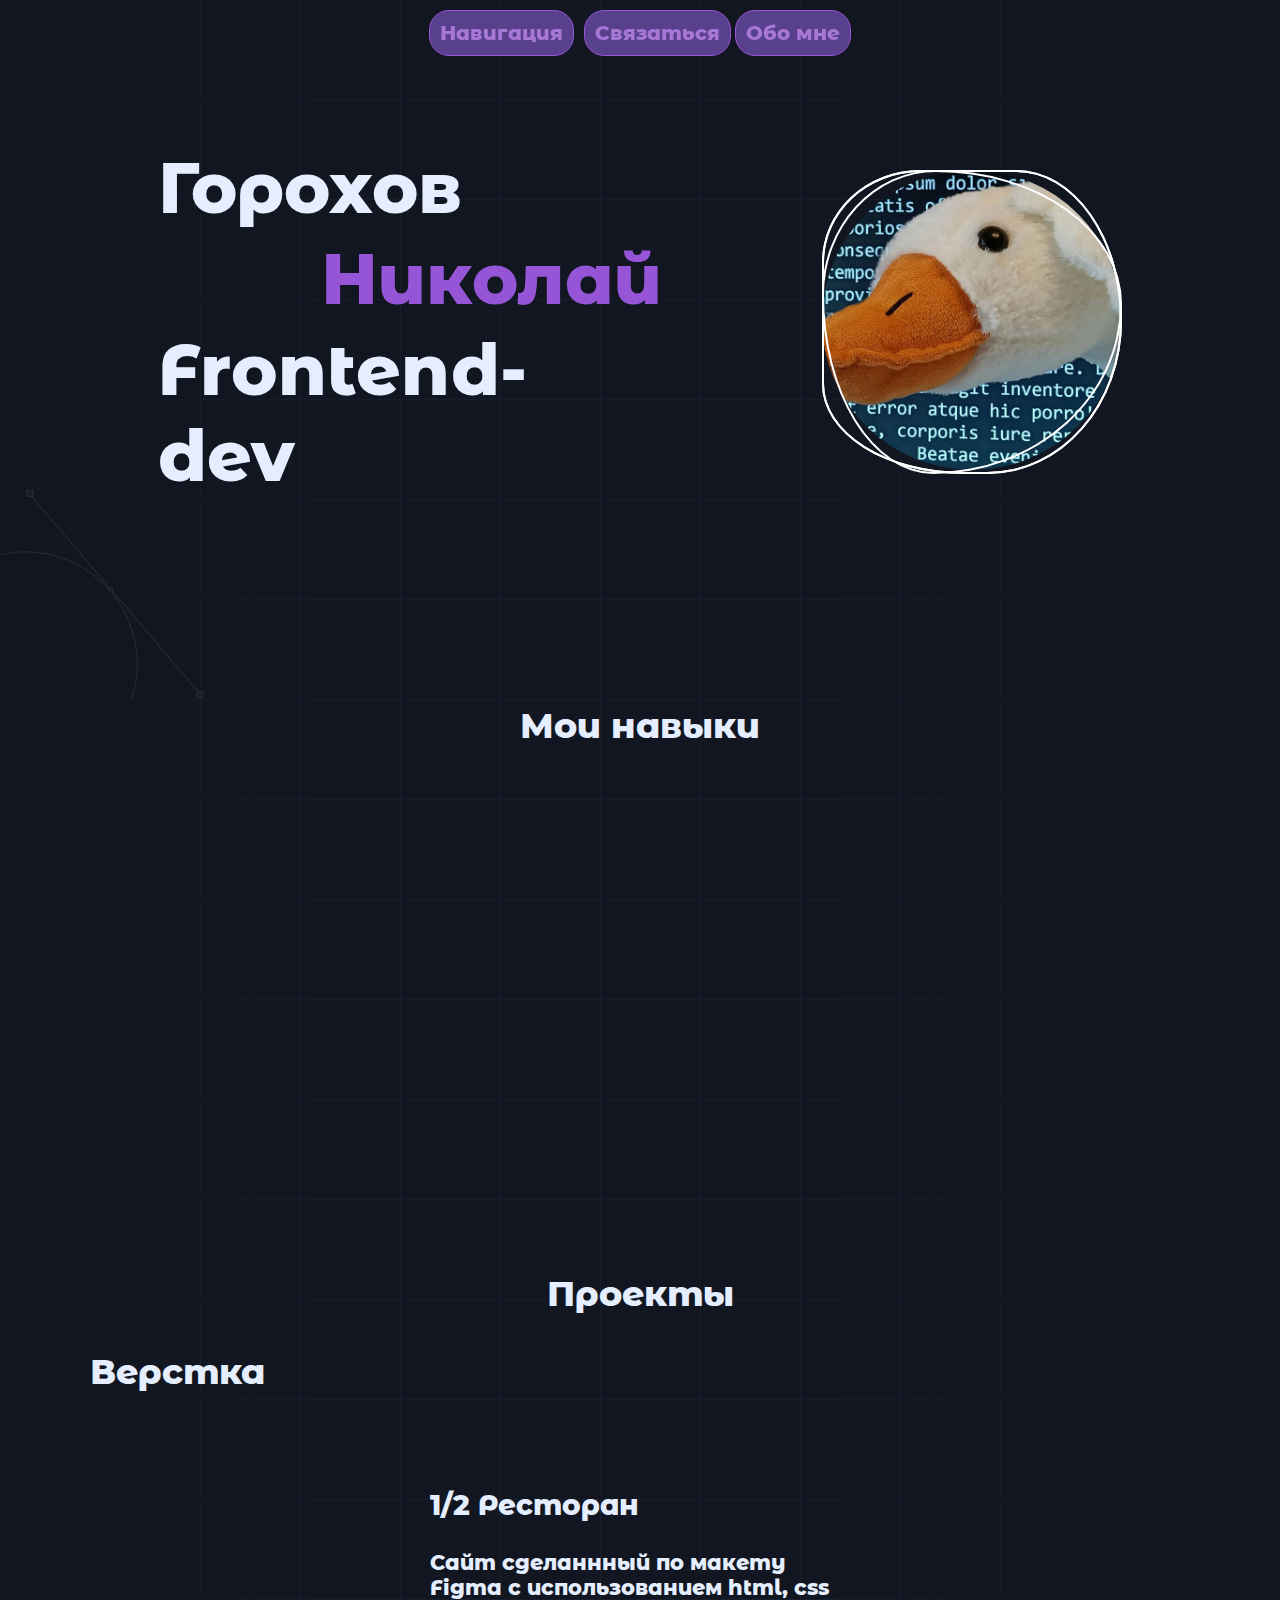
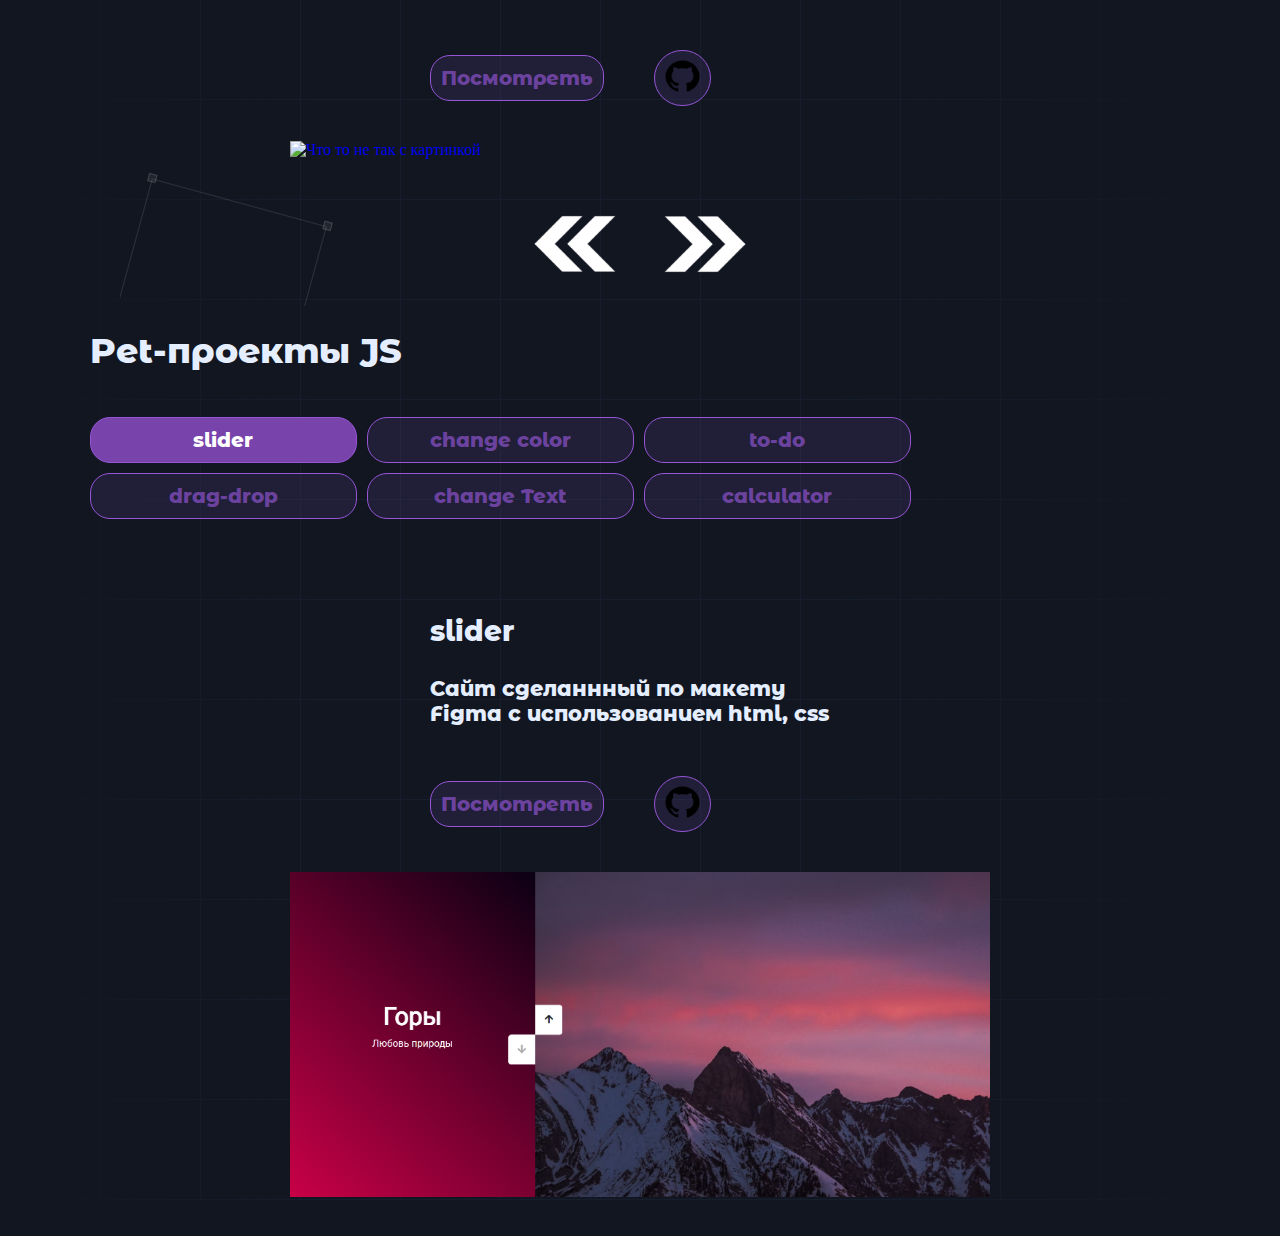
==== index.html @ e972742c "изменен" ====
<!DOCTYPE html>
<html lang="en">
<head>
  <meta charset="UTF-8">
  <meta name="viewport" content="width=device-width, initial-scale=1.0">
  <title>Document</title>
  <link rel="stylesheet" href="style.css">
  <link rel="stylesheet" href="https://cdnjs.cloudflare.com/ajax/libs/font-awesome/6.0.0-beta3/css/all.min.css">
  <link href="https://fonts.googleapis.com/css2?family=Montserrat+Alternates:wght@800&display=swap" rel="stylesheet">
  <link href="https://unpkg.com/aos@2.3.1/dist/aos.css" rel="stylesheet">
  <script src="https://unpkg.com/aos@2.3.1/dist/aos.js"></script>
</head>
<body>
  <header>
    <div class="container">
      
      <div class="header-btn">
        
        
        
        
        
        <input type="checkbox" id="menu" class="menu">
        <label for="menu" class="menu">
          <span></span>
          <span></span>
          <span></span>
        </label>
        
        <button id="dropdownButton" class="hd-btn" onclick="toggleDropdown()">Навигация</button>
        <div class="navigation">
          <div class="dropdown-menu">
            <a href="#stack-skills">Навыки</a>
            <a href="#layout">Верстка</a>
            <a href="#js">JS</a>
            <a href="#">Ссылка 4</a>
          </div>
        </div>
        



        <div class="contact-btn">
          <button class="hd-btn" id="contactButton"; >Связаться</button>
        
        
          <div id="contactModal" class="modal">
            <div class="modal-content">
              <span class="close">&times;</span>
              <h2>Связаться со мной</h2>
              
              <!-- Форма для ввода email -->
              <form action="/submit-your-email-address" method="post">
                <!-- <label for="email">Ваш Email:</label> -->
                <input class="email" type="email" id="email" name="email" required placeholder="Email">
                <button class="email email-btn" type="submit">Отправить</button>
              </form>
              <p>Или</p>
              <div class="social">
                
                <a class="social-btn" href="https://t.me/OxError404">
                  <img class="social-btn-img"src="img/social/tg.png" width="50" height="50" alt="">
                </a>
                <a class="social-btn" href="https://vk.com/0xerror404">
                  <img class="social-btn-img" src="img/social/vk.png" width="50" height="50" alt="">
                </a>
              </div>
  
  
            </div>
          </div>
  
          <button class="hd-btn" onclick="window.open('about.html');">Обо мне</button>
        
        
        </div>
        


        
      
      </div>
    
    </div>
  
  </header>


  <div class="masked-background"></div>
  <div class="container">

    <div class="info">
      
      <div class="title">
        <p class="title-1">Горохов</p>
        <p class="title-2">Николай</p>
        <p class="title-3">Frontend-dev</p>
      </div>

      <div class="ring">
        <i style="--clr:#00ff0a;"></i>
        <i style="--clr:#ff0057;"></i>
        <i style="--clr:#fffd44;"></i>
        <div class="ava">
          <a href="#"> 
            <img class='avatar'src="img/1.jpg" width="300" height="300">
          </a>
        </div>

      </div>
    </div>
    
    <div class="svg">
      <!-- <img src="img/svg/square.svg" alt=""> -->
      <img class="svg-left" src="img/svg/sircle.svg" alt="">
      <!-- <svg class="top-right" width="219" height="147" viewBox="0 0 219 147" fill="none" xmlns="http://www.w3.org/2000/svg">
        <rect opacity="0.18" x="10.4252" y="75.8326" width="7.50168" height="7.50168" transform="rotate(110.283 10.4252 75.8326)" fill="#686868" stroke="white" stroke-width="1.22683" />
        <rect opacity="0.18" x="180.869" y="138.825" width="7.50168" height="7.50168" transform="rotate(110.283 180.869 138.825)" fill="#686868" stroke="white" stroke-width="1.22683" />
        <rect x="69.4713" y="-91.84" width="180.485" height="180.485" transform="rotate(20.2832 69.4713 -91.84)" stroke="white" stroke-opacity="0.1" stroke-width="1.22683" />
      </svg>
  
      <svg class="geometric-shapes" width="550" height="110" viewBox="0 0 200 100" fill="none" xmlns="http://www.w3.org/2000/svg">
        <rect x="10" y="10" width="70" height="100" transform="rotate(45 10 10)" fill="none" stroke="#686868" stroke-opacity="0.3" stroke-width="1"/>
        <rect x="140" y="10" width="50" height="50" transform="rotate(45 140 10)" fill="none" stroke="#686868" stroke-opacity="0.3" stroke-width="1"/>
      </svg> -->

    </div>


    <div class="stack">
      <div class="stack-title">
        <p class="stack-title-1" id="stack-skills">Мои навыки</p>
      </div>

      <div class="stack-items">

        <div data-aos="zoom-in" class="stack-item st1">
          <img src="img/stack/html.png" width="40" height="60" alt="">
        </div>
        <div data-aos="zoom-in" data-aos-delay="150" class="stack-item st2">
          <img src="img/stack/css.png" width="40" height="60" alt="">
        </div>
        <div data-aos="zoom-in" data-aos-delay="250" class="stack-item st3">
          <img src="img/stack/sass.png" width="60" height="60" alt="">
        </div>
        <div data-aos="zoom-in" data-aos-delay="350" class="stack-item st4">
          <img src="img/stack/js.png" width="50" height="60" alt="">
        </div>
        <div data-aos="zoom-in" data-aos-delay="450" class="stack-item st5">
          <img src="img/stack/bt.png" width="60" height="60" alt="">
        </div>
        <div data-aos="zoom-in" data-aos-delay="550" class="stack-item st6">
          <img src="img/stack/gh.png" width="60" height="60" alt="">
        </div>

      </div>

    </div>


    <div class="projects">
      <div class="stack-title">
        <p class="stack-title-1">Проекты</p>
        <p class="stack-title-2" id="layout">Верстка</p>
      </div>



      <div class="carousel">
        <div class="carousel-inner">
          <div class="carousel-item active">
            <div class="project-1">
        
              <div class="cont-project-1">
                <div class="title-project">
                  <p class="stack-title-3">1/2 Ресторан</p>
                  <p class="stack-title-4">Сайт сделаннный по макету Figma c использованием html, css</p>
                
                  <div class="project-button">
                    <a href="https://github.com/Nikolay-Gorhov/restoran">
                      <div class="project-btn">Посмотреть</div>
                    </a>
                    <div class="project-btn-stack">
                      <a href="https://github.com/Nikolay-Gorhov/restoran">
                        <img src="img/stack/gh.png" width="55" height="50" alt="">
                      </a>
                    </div>
                  </div>
      
                </div>
                
      
                <div class="project-container">
                  <div class="project">
                    <a href="https://github.com/Nikolay-Gorhov/restoran">
                      <img src="img/rest.png" alt="Что то не так с картинкой">
                    </a>
                  </div>
                </div>
      
              </div>
              
              
            </div>
          </div>
          <div class="carousel-item">
            <div class="project-1">
        
              <div class="cont-project-1">
                <div class="title-project">
                  <p class="stack-title-3">2/2 Агенство</p>
                  <p class="stack-title-4">Сайт полностью на bootstrap</p>
                
                  <div class="project-button">
                    <a href="https://github.com/Nikolay-Gorhov/restoran">
                      <div class="project-btn">Посмотреть</div>
                    </a>
                    <div class="project-btn-stack">
                      <a href="https://github.com/Nikolay-Gorhov/restoran">
                        <img src="img/stack/gh.png" width="55" height="50" alt="">
                      </a>
                    </div>
                  </div>
      
                </div>
                
      
                <div class="project-container">
                  <div class="project">
                    <a href="https://github.com/Nikolay-Gorhov/restoran">
                      <img src="img/travel.png" alt="Что то не так с картинкой">
                    </a>
                  </div>
                </div>
      
              </div>
              
              
            </div>
          </div>
        </div>
        <div class="carousel-control-prev">

          <div class="svg">
            <img class="svg-right" src="img/svg/square.svg" alt="">
          </div>

          <img class="prev-1" src="img/prev1.png" height="100" width="100" alt="">
          <img  src="img/prev1.png" height="100" width="100" alt="">
        </div>
        <div class="carousel-control-next">
        </div>




        
      </div>


      
      <div class="stack-title-2" id="js">Pet-проекты JS</div>
      
      <div class="container-project-2">
        <div class="btn-js-projects">
          
          <div class="dabble-js">
            <a href="#slider-content">
              <div class="btn-js slider" onclick="showContent('slider-content', this)">slider</div>
            </a>
            <a href="#drag-drop-content">
              <div class="btn-js drag-drop" onclick="showContent('drag-drop-content', this)">drag-drop</div>
            </a>
         
          </div>
          
          <div class="dabble-js">
            <a href="#color-content">
              <div class="btn-js color" onclick="showContent('color-content', this)">change color</div>
            </a>
            <a href="#changeText-content">
              <div class="btn-js changeText" onclick="showContent('changeText-content', this)">change Text</div>
            </a>
            
          </div>
          
          <div class="dabble-js">
            <a href="#to-do-content">
              <div class="btn-js to-do" onclick="showContent('to-do-content', this)">to-do</div>
            </a>
            <a href="#calculator-content">
              <div class="btn-js calculator" onclick="showContent('calculator-content', this)">calculator</div>
            </a>
          </div>
  
        </div>
  
        <div id="slider-content" class="project-2">
          <div class="title-project">
            <p class="stack-title-3">slider</p>
            <p class="stack-title-4">Сайт сделаннный по макету Figma c использованием html, css</p>
          
            <div class="project-button">
              <a href="https://github.com/Nikolay-Gorhov/restoran">
                <div class="project-btn">Посмотреть</div>
              </a>
              <div class="project-btn-stack">
                <a href="https://github.com/Nikolay-Gorhov/restoran">
                  <img src="img/stack/gh.png" width="55" height="50" alt="">
                </a>
              </div>
            </div>

          </div>
          <div class="project-img-js">
            <a href="https://github.com/Nikolay-Gorhov/restoran">
              <img id="slider" class="project-2-img" src="img/js/slider.png" alt="Что то не так с картинкой">
            </a>
          </div>

        </div>



        <div id="drag-drop-content" class="project-2">
          <div class="title-project">
            <p class="stack-title-3">drag-drop</p>
            <p class="stack-title-4">Сайт сделаннный по макету Figma c использованием html, css</p>
          
            <div class="project-button">
              <a href="https://github.com/Nikolay-Gorhov/restoran">
                <div class="project-btn">Посмотреть</div>
              </a>
              <div class="project-btn-stack">
                <a href="https://github.com/Nikolay-Gorhov/restoran">
                  <img src="img/stack/gh.png" width="55" height="50" alt="">
                </a>
              </div>
            </div>

          </div>
          <div class="project-img-js">
            <a href="https://github.com/Nikolay-Gorhov/restoran">
              <img class="project-2-img" src="img/js/drag-drop.png" alt="Что то не так с картинкой">
            </a>
          </div>

        </div>


        <div id="color-content" class="project-2" style="display:none;">
          <div class="title-project">
            <p class="stack-title-3">change color</p>
            <p class="stack-title-4">Сайт сделаннный по макету Figma c использованием html, css</p>
          
            <div class="project-button">
              <a href="https://github.com/Nikolay-Gorhov/restoran">
                <div class="project-btn">Посмотреть</div>
              </a>
              <div class="project-btn-stack">
                <a href="https://github.com/Nikolay-Gorhov/restoran">
                  <img src="img/stack/gh.png" width="55" height="50" alt="">
                </a>
              </div>
            </div>

          </div>
          <div class="project-img-js">
            <a href="https://github.com/Nikolay-Gorhov/restoran">
              <img class="project-2-img" src="img/js/color.png" alt="Что то не так с картинкой">
            </a>
          </div>

        </div>
        

        <div id="changeText-content" class="project-2">
          <div class="title-project">
            <p class="stack-title-3">change Text</p>
            <p class="stack-title-4">Сайт сделаннный по макету Figma c использованием html, css</p>
          
            <div class="project-button">
              <a href="https://github.com/Nikolay-Gorhov/restoran">
                <div class="project-btn">Посмотреть</div>
              </a>
              <div class="project-btn-stack">
                <a href="https://github.com/Nikolay-Gorhov/restoran">
                  <img src="img/stack/gh.png" width="55" height="50" alt="">
                </a>
              </div>
            </div>

          </div>
          <div class="project-img-js">
            <a href="https://github.com/Nikolay-Gorhov/restoran">
              <img class="project-2-img" src="img/js/change-text.png" alt="Что то не так с картинкой">
            </a>
          </div>

        </div>

        
        <!--  -->
        
        <div id="to-do-content" class="project-2">
          <div class="title-project">
            <p class="stack-title-3">to-do</p>
            <p class="stack-title-4">Сайт сделаннный по макету Figma c использованием html, css</p>
          
            <div class="project-button">
              <a href="https://github.com/Nikolay-Gorhov/restoran">
                <div class="project-btn">Посмотреть</div>
              </a>
              <div class="project-btn-stack">
                <a href="https://github.com/Nikolay-Gorhov/restoran">
                  <img src="img/stack/gh.png" width="55" height="50" alt="">
                </a>
              </div>
            </div>

          </div>
          <div class="project-img-js">
            <a href="https://github.com/Nikolay-Gorhov/restoran">
              <img class="project-2-img" src="img/js/to-do.png" alt="Что то не так с картинкой">
            </a>
          </div>

        </div>
        <div id="calculator-content" class="project-2">
          <div class="title-project">
            <p class="stack-title-3">calculator</p>
            <p class="stack-title-4">Сайт сделаннный по макету Figma c использованием html, css</p>
          
            <div class="project-button">
              <a href="https://github.com/Nikolay-Gorhov/restoran">
                <div class="project-btn">Посмотреть</div>
              </a>
              <div class="project-btn-stack">
                <a href="https://github.com/Nikolay-Gorhov/restoran">
                  <img src="img/stack/gh.png" width="55" height="50" alt="">
                </a>
              </div>
            </div>

          </div>
          <div class="project-img-js">
            <a href="https://github.com/Nikolay-Gorhov/restoran">
              <img class="project-2-img" src="img/js/calcul.png" alt="Что то не так с картинкой">
            </a>
          </div>

        </div>



      </div>


      
    </div>

    
  </div>





  <script src="app.js"></script>
  <script>
    AOS.init();
  </script>
</body>
</html>
---- style.css ----
body {
  height: 100%;
  margin: 0;
  padding: 0;
  background-color: #111621;

}
html {
  scroll-behavior: smooth;
}

.container {

  margin-left: 7%;
  margin-right: 7%;
}
a{
  text-decoration: none;
}

.header-btn{
  display: flex;
  position: fixed;
  /* flex-wrap: wrap; */
  gap: 10px;
  z-index: 100;
  
  justify-content: center;
  align-items: flex-start;
  left: 0;   
  right: 0;  
  margin: auto; 


  
}

.hd-btn{
  font-family: 'Montserrat Alternates', sans-serif;
  font-size: 20px;
  color: #a677d4;
  font-weight: 800;
  margin-top: 10px;
  background-color: #65479edc;
  border: 1px solid #9655d6;
  border-radius: 20px;
  padding: 10px;
  cursor: pointer;
  position: relative;
}





.hd-btn {
  position: relative;
  display: inline-block;
}

.navigation {
  position: absolute; /* Позиционируем .navigation абсолютно относительно последнего родителя с position: relative, т.е. .hd-btn */
  width: 100%; /* Чтобы .navigation занимала всю ширину кнопки */
  top: 100%; /* Позиционируем непосредственно под кнопкой */
  left: 57.5%; /* Выравниваем по левому краю кнопки */
  z-index: 100000; /* Убедимся, что меню будет поверх других элементов */
}

.navigation .dropdown-menu {
  display: none;
}





/* .hd-btn:nth-child(7){
  box-shadow: 0px -20px 90px 0px #00ff084d;
}
.hd-btn:nth-child(5){
  box-shadow: 0px -20px 90px 0px #ff00556c;
}
.hd-btn:nth-child(3),   /*кнопка "Главная" 
.hd-btn:nth-child(4){   /*кнопка "Обо мне" 
  box-shadow: 0px -20px 90px 0px #fffb0065;
} */


.hd-btn:hover{
  background-color: #9555d66e;
  color: #b99bf0;
  transition: 0.3s;
}






/* выпадающее меню */

/* Стилизация кнопки и выпадающего меню */



/* .navigation {
  position: relative;
  display: inline-block;
}
.navigation:hover .dropdown-menu {
  display: block;
} */

.nav-button {
  padding: 10px;
  font-size: 16px;
  border: none;
  cursor: pointer;
}

.dropdown-menu {
  display: none; 
  position: absolute;

  background-color: #563a8cb7;
  min-width: 160px;
  box-shadow: 0px 8px 16px 0px rgba(0,0,0,0.2);
  z-index: 1;
  border-radius: 30px;
}

.dropdown-menu a {
  color: #dbb7ff;
  font-family: 'Montserrat Alternates', sans-serif;
  font-size: 13px;
  padding: 12px 16px;
  /* text-decoration: none; */
  display: block;
}

.dropdown-menu a:hover {
  background-color: #9555d6;
  color: #b99bf0;
  transition: 0.1s;
  border-radius: 30px;
}

/* Показать выпадающее меню при наведении */





/* модальное окно */
.modal {
  display: none; 
  position: fixed; 
  z-index: 10; 
  left: 0;
  top: 0;
  width: 100%; 
  height: 100%; 
  overflow: auto; 
  background-color: rgb(0,0,0); 
  background-color: rgba(0,0,0,0.4); 
}


.modal-content {
  background-color: #9555d6ec;
  color: #e5eeff;
  font-family: 'Montserrat Alternates', sans-serif;
  font-size: 24px;
  font-weight: 800;
  text-align: center;

  margin: 5% auto; /* 15% от верха и по центру */
  padding: 20px;
  border: 3px solid #543275;
  border-radius: 30px;
  width: 40%; 
  
}
.close {
  color: #ffffff;
  float: right;
  font-size: 48px;
  font-weight: bold;
}
.close:hover,
.close:focus {
  color: black;
  text-decoration: none;
  cursor: pointer;
}
.email{
  background-color: #9555d6;
  border: 3px solid #633b8b;
  border-radius: 20px;
  padding: 10px;
  cursor: pointer;
  font-family: 'Montserrat Alternates', sans-serif;
  font-size: 20px;
  color: #ffffff;
  font-weight: 800;
  margin-bottom: 10px;
}
.email-btn:hover{
  background-color: #633b8b;
  color: #9555d6;
  transition: 0.3s;
}
.email::placeholder { 
  color: #e5eeff; 
  font-style: italic; 
}
.social-btn{
  text-decoration: none;
}
.social-btn-img:hover{
  transform: scale(1.1);
  transition: 0.3s;
}







/*Полосы фона*/
.masked-background {
  width: 100%;
  position: absolute;
  top: 0;
  left: 0;
  background-image: 
    linear-gradient(0deg, #161e2e 1px, transparent 1px),
    linear-gradient(90deg, #161e2e 1px, transparent 1px);
  background-size: 100px 100px;
  mask-image: linear-gradient(to right, transparent 0%, rgba(0, 0, 0, 1) 25%, rgba(0, 0, 0, 1) 65%, transparent 100%);
  z-index: -100;
}



.title {
  margin-top: 140px;
  color: #E5EEFF;
  font-family: 'Montserrat Alternates', sans-serif;
  font-size: 70px;
  font-weight: 800;
  width: 504px;
}

.title p {
  margin-top: 5px; /* Уменьшаем верхний отступ */
  margin-bottom: 5px; /* Уменьшаем нижний отступ */
}
.title-2 {
  text-align: right;
  color: #9655d6;
}





.info {
  display: flex;
  justify-content: space-around;
  align-items: center;
  /* gap: 10px; */
  /* width: 200%; */
  flex-wrap: wrap;
  
}

.avatar {
  border-radius: 50%;

}



/* @import url("https://fonts.googleapis.com/css2?family=Quicksand:wght@300&display=swap"); */

.ring {
  margin-top: 140px;
  margin-left: 25px;
  position: relative;
  max-width: 400px;
  max-height: 400px;
  display: flex;
  justify-content: center;
  align-items: center;
}
.ring i {
  position: absolute;
  inset: 0;
  border: 2px solid #fff;
  transition: 0.5s;
}
.ring i:nth-child(1) {
  border-radius: 38% 62% 63% 37% / 41% 44% 56% 59%;
  animation: animate 6s linear infinite;
}
.ring i:nth-child(2) {
  border-radius: 41% 44% 56% 59%/38% 62% 63% 37%;
  animation: animate 4s linear infinite;
}
.ring i:nth-child(3) {
  border-radius: 41% 44% 56% 59%/38% 62% 63% 37%;
  animation: animate2 10s linear infinite;
}
.ring:hover i {
  border: 6px solid var(--clr);
  filter: drop-shadow(0 0 20px var(--clr));
}
@keyframes animate {
  0% {
    transform: rotate(0deg);
  }
  100% {
    transform: rotate(360deg);
  }
}
@keyframes animate2 {
  0% {
    transform: rotate(360deg);
  }
  100% {
    transform: rotate(0deg);
  }
}



.stack-title-1,
.stack-title-2{
  color: #E5EEFF;
  font-family: 'Montserrat Alternates', sans-serif;
  font-size: 35px;
  font-weight: 800;

}
.stack-title-1{
  margin-top: 200px;
  text-align: center;
}
.stack-items{
  display: flex;
  justify-content: space-around;
  align-items: center;
  flex-wrap: wrap;
}
.stack-item {
  position: relative; 
  background-color: #fff;
  border-radius: 100px;
  width: 60px;
  display: flex;
  justify-content: center;
  align-items: center;
  flex-direction: column;
  padding: 10px;
  z-index: 0;
  
}
.stack-item:hover{
  background-color: #663795;
  color: #a27beb;
  
  /* transition: 0.9s; */
  z-index: 0;
  box-shadow: 0 0 20px #77549b;
  scale: 1.1;
  
}
/* .stack-items{
  display: flex;
  justify-content: space-around;
  align-items: center;
  flex-wrap: wrap;
}

.stack-item {
  position: relative; 
  background-color: #fff;
  border-radius: 100px;
  width: 60px;
  display: flex;
  justify-content: center;
  align-items: center;
  flex-direction: column;
  padding: 10px;
  z-index: 0;
  
}
.stack-item:hover{
  background-color: #663795;
  color: #a27beb;
  
  transition: 0.2s;
  z-index: 0;
  box-shadow: 0 0 20px #77549b;

}

.stack-item.highlight-prev::after {
  background-color: #77549b; 
}

.stack-item.highlight-next::after {
  background-color: #77549b; 
}

.stack-item::after {
  content: "";
  position: absolute;
  top: 50%;
  left: 100%;
  width: 30vh; 
  height: 2px;
  background-color: #aaa9a94d;
  z-index: -1;
  transform-origin: left center; 
  transition: background-color 0.1s ease-in-out;
}

.stack-item:nth-child(1)::after,
.stack-item:nth-child(3)::after,
.stack-item:nth-child(5)::after {
  transform: rotate(41deg); 
}
.stack-item:nth-child(2)::after,
.stack-item:nth-child(4)::after {
  transform: rotate(-41deg); 
}

.stack-item:last-child::after {
  display: none;
} */

.title-item{
  color: #000000;
  font-family: 'Montserrat Alternates', sans-serif;
  font-size: 17.5px;
  font-weight: 800;
  /* margin-top: 200px; */
  margin-bottom: -1px;

}
.st1,
.st3,
.st5{
  margin-top: 0px;
}
.st2,
.st4,
.st6{
  margin-top: 210px;
}


/*------------------*/
.project-container {
  width: 700px; /* или другая ширина, которая вам нужна */
  overflow: hidden; /* Скрывает часть изображения, выходящую за границы контейнера */
}

.project {
  max-height: 320px; /* Ограничение высоты контейнера */
  overflow-y: auto; /* Включает вертикальный скролл */
  margin-top: 35px;
}

.project img {
  width: 100%; /* Ширина изображения равна ширине контейнера */
  display: block; /* Убирает лишние отступы вокруг изображения */
  cursor: pointer;
}

.cont-project-1{
  display: flex;
  justify-content: space-around;
  flex-wrap: wrap;
  
}


.stack-title-3,
.stack-title-4{
  color: #E5EEFF;
  font-family: 'Montserrat Alternates', sans-serif;
}

.stack-title-3{
  margin-top: 60px;
  font-size: 28px;
  font-weight: 800;
}
.stack-title-4{

  font-size: 21px;
  font-weight: 800;
  max-width: 420px;
}

.project-button{
  display: flex;
  justify-content: flex-start;
  align-items: center;
  margin-top: 50px;

}
/* .project-button a {
  text-decoration: none; 
} */
.project-btn{
  background-color: #65479e2d;
  border: 1px solid #9655d6;
  border-radius: 20px;
  padding: 10px;
  cursor: pointer;
  font-family: 'Montserrat Alternates', sans-serif;
  font-size: 20px;
  color: #9555d6a7;
  font-weight: 800;
  margin-right: 50px;

  
}
.project-btn-stack{
  border-radius: 100px;
  background-color: #65479e2d;
  border: 1px solid #9655d6;
  cursor: pointer;
  
}
.project-btn-stack:hover,
.project-btn:hover{
  background-color: #9555d66e;
  color: #a27beb;
  transition: 0.3s;
}








.carousel {
  width: 100%;
  overflow: hidden;
}

.carousel-inner {
  display: flex;
  width: 200%; /*    100*количество элементов    */
  transition: transform 0.5s ease;
  align-items: center;
}

.carousel-item {
  width: 50%; /* 100 / количество элементов */
  flex-shrink: 0;
  flex-grow: 1; /* Карусель занимает всё доступное пространство между кнопками */
  /* display: flex; */
  transition: transform 0.5s ease;
}

.carousel-control-prev, 
.carousel-control-next {
  flex-shrink: 0; /* Кнопки не сжимаются и не растягиваются */
  cursor: pointer;
  display: flex;
  justify-content: center;
  align-items: center;
  margin-top: 35px;
}

.prev-1 {
  margin-right: 30px;

  transform: rotate(180deg);

}





.svg{
  position: absolute;
}
.geometric-shapes,
.top-right {
  position: absolute;
  top: 0;  /* Или другое значение, в зависимости от того, где вы хотите разместить фигуры */
  right: 10;  /* Или другое значение */
  z-index: 10; /* Убедитесь, что фигуры находятся над другими элементами */
}

.svg{
  /* position: relative; */
  width: 20%;
  height: 30%;
  z-index: -1;
}
.svg-left{
  rotate: 10deg;
  left: -40%;
  position: absolute;
}
.svg-right{
  rotate: -185deg;
  left: -155%;
  top: 21%;
  position: absolute;
}



/*-------------------------*/
/*-------------------------*/
/*pet-js*/

.container-project-2{
  display: flex;
  /* justify-content: center; */
  /* align-items: center; */
  flex-wrap: wrap;
  margin-top: 35px;
  margin-bottom: 35px;
}
.btn-js-projects{
  width: 100%;
  display: flex;
  justify-content: flex-start;
  align-items: center;
  flex-wrap: wrap;
  /* gap: 10vh; */
  margin-bottom: 35px;
}

.btn-js{
  background-color: #65479e2d;
  border: 1px solid #9655d6;
  border-radius: 20px;
  padding: 10px;
  cursor: pointer;
  font-family: 'Montserrat Alternates', sans-serif;
  color: #9555d6a7;
  font-weight: 800;
  font-size: 20px;
  /* margin-right: 50px; */
  
  text-align: center;
  margin-top: 10px;
  width: 245px;
}
.btn-js:hover{
  background-color: #9555d66e;
  color: #a27beb;
  transition: 0.1s;
}
.btn-js.active {
  background-color: #7844ac; /* Измените цвет фона для активной кнопки */
  color: rgb(255, 255, 255); /* Измените цвет текста для активной кнопки */
}

.project-2{
  /* padding-left: 49px; */
  /* margin-left: 49px; */
  /* border-left: 1px solid #9655d6; */

  /* display: none; */
  display: flex;
  justify-content: center;
  align-items: center;
  flex-wrap: wrap;
}
.project-img-js{
  margin-top: 40px;
  /* margin-left: 49px;
  margin-top: 35px; */
  /* overflow-x: auto; */
  max-width: 700px;
  height: auto;
}
.project-2-img{
  width: 100%;
  height: 100%;
  
}

.dabble-js{
  margin-right: 10px;
}























/*Страница обо мне*/

.about-text{
  position: relative;
  
  color: #E5EEFF;
  font-family: 'Montserrat Alternates', sans-serif;
  font-size: 14px;
  font-weight: 800;
  margin-top: 100px;
}

.about-img{
  position: absolute;
  z-index: -10;
  top: -15%;
  right: -1%;
  /* opacity: 0.5; */
}


/*бургер*/
.menu{
  margin-top: 15px;
  position: relative;
  width: 65px;
  height: 50px;
  background-color: transparent;
  cursor: pointer;

  display: none;
}
input[type="checkbox"]{
  display: none;
}
.menu span{
  display: block;
  position: absolute;
  width: 100%;
  height: 4px;
  background-color: #fff;
  border-radius: 10px;

  /* top: 50%;
  left: 50%;
  transform: translate(-50%, -50%); */

  transition: 0.5s;
}
.menu span:nth-child(1){
  top: 0;
  transform-origin: left center;
}
.menu span:nth-child(2){
  top: 50%;
  transform: translateY(-50%);
  transform-origin: left center;
}
.menu span:nth-child(3){
  top: 100%;
  transform: translateY(-100%);
  transform-origin: left center;
}
input:checked ~ label 
span:nth-child(1){
  top: 0;
  left: 10px;
  transform: rotate(45deg);
}
input:checked ~ label 
span:nth-child(2){
  width: 0;
  opacity: 0;
}
input:checked ~ label 
span:nth-child(3){
  top: 47px;
  left: 10px;
  transform: rotate(-45deg);
}
@media (max-width: 1095px) {

  .contact-btn .hd-btn {
    width: 100%;
    padding: 20px;
    font-size: 30px;
    
  }



  .contact-btn{
    
    background-color: #3c3842;
    padding: 10px;
    border-radius: 40px;
    width: 80%;
    height: 50vh;
    right: 0;
    display: flex;
    display: none;
    flex-direction: column;
    justify-content: space-evenly;
    /* align-items: center; */
    /* align-items: flex-end; */
    /* display: none; */
  }
  .navigation {
    /* position: absolute; */
    top: 10%; /* Расположение непосредственно под кнопкой */
    left: 0;
    /* font-size: 30px; */
    /* width: 100; */
    /* z-index: 1001; Убедитесь, что z-index достаточно высок */
    
  }
  .menu{
    display: initial;
  }
  #menu:checked ~ .contact-btn{
    display: flex;
    

  }
  #menu:checked ~ #dropdownButton{
    display: none;
  } 
  .header-btn {
    display:flex;
    flex-direction: row-reverse;
  }
}





@media (max-width: 1095px) {
  .ring{
    margin: 25px;
  }





}
/*--------*/
@media (max-width: 440px) {
  .ring i:nth-child(1) {
    border-radius: 38% 62% 63% 37% / 41% 44% 56% 59%;
    animation: animate 6s linear infinite;
  }
  .ring i:nth-child(2) {
    border-radius: 41% 44% 56% 59%/38% 62% 63% 37%;
    animation: animate 4s linear infinite;
  }
  .ring i:nth-child(3) {
    border-radius: 41% 44% 56% 59%/38% 62% 63% 37%;
    animation: animate2 10s linear infinite;
  }
  .ring:hover i {
    border: 6px solid var(--clr);
    filter: drop-shadow(0 0 20px var(--clr));
  }
}


@media (max-width: 586px) {
  .title {
    margin-top: 80px;
  }


}
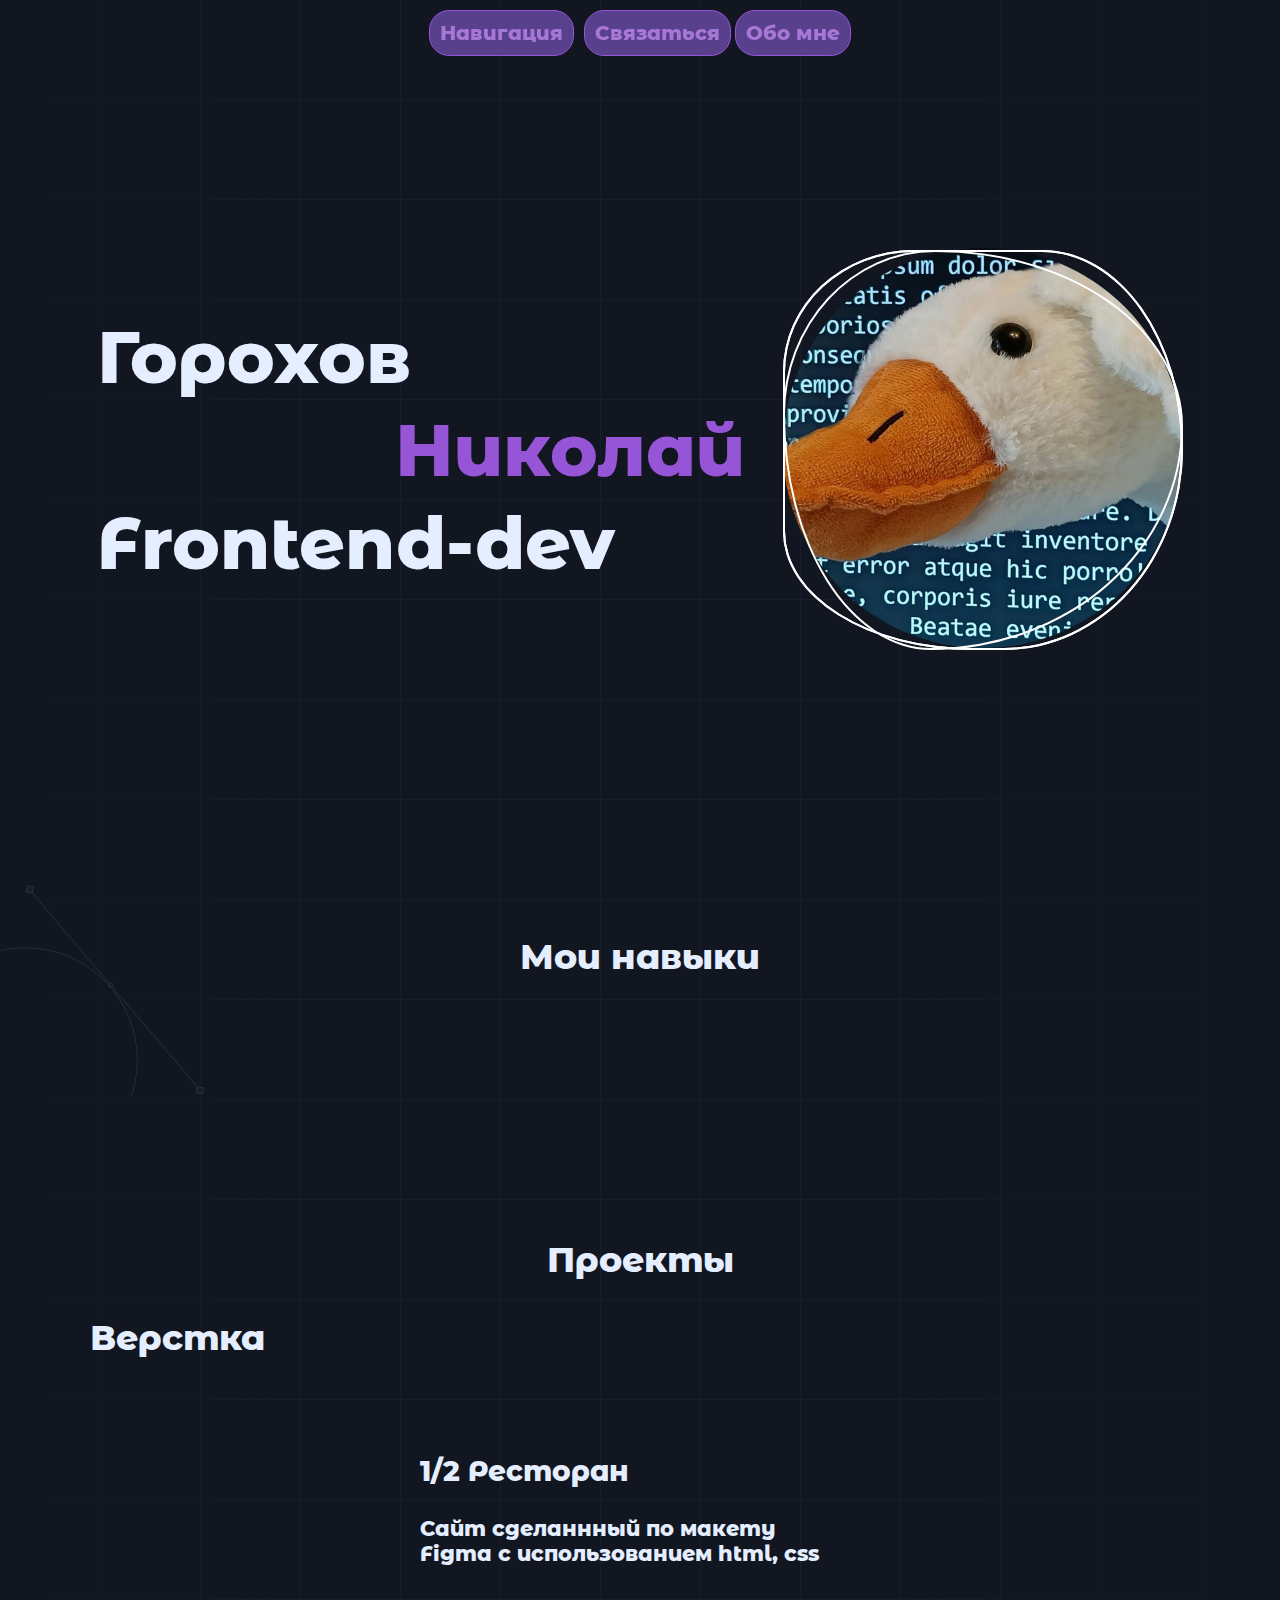
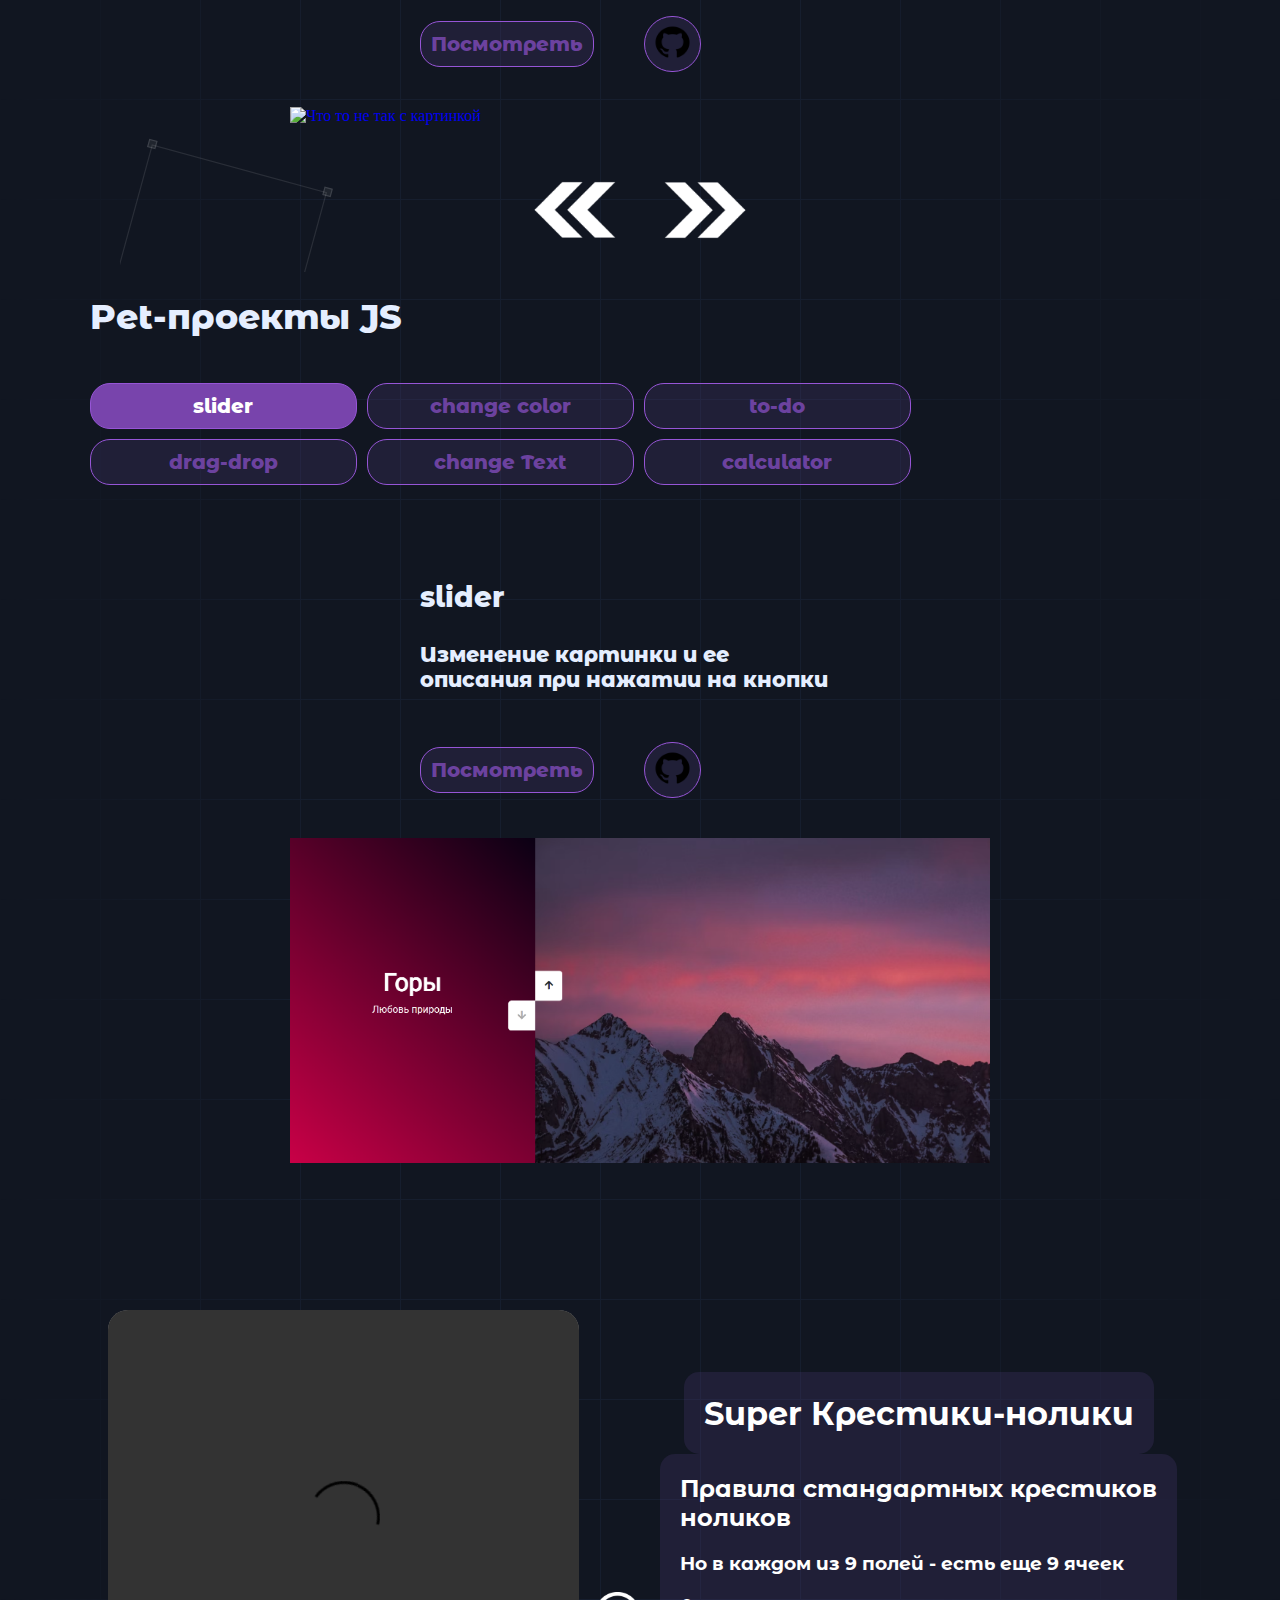
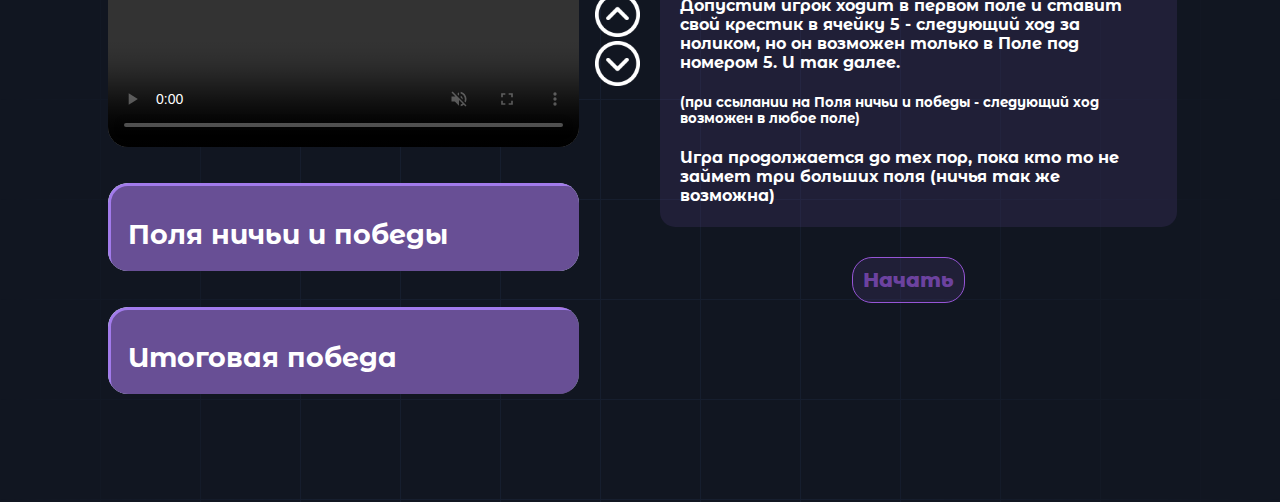
==== commit d5e2308a: "изменение3" ====
--- a/index.html
+++ b/index.html
@@ -3,7 +3,7 @@
 <head>
   <meta charset="UTF-8">
   <meta name="viewport" content="width=device-width, initial-scale=1.0">
-  <title>Document</title>
+  <title>Portfolio</title>
   <link rel="stylesheet" href="style.css">
   <link rel="stylesheet" href="https://cdnjs.cloudflare.com/ajax/libs/font-awesome/6.0.0-beta3/css/all.min.css">
   <link href="https://fonts.googleapis.com/css2?family=Montserrat+Alternates:wght@800&display=swap" rel="stylesheet">
@@ -42,40 +42,35 @@
 
         <div class="contact-btn">
           <button class="hd-btn" id="contactButton"; >Связаться</button>
-        
-        
-          <div id="contactModal" class="modal">
-            <div class="modal-content">
-              <span class="close">&times;</span>
-              <h2>Связаться со мной</h2>
-              
-              <!-- Форма для ввода email -->
-              <form action="/submit-your-email-address" method="post">
-                <!-- <label for="email">Ваш Email:</label> -->
-                <input class="email" type="email" id="email" name="email" required placeholder="Email">
-                <button class="email email-btn" type="submit">Отправить</button>
-              </form>
-              <p>Или</p>
-              <div class="social">
-                
-                <a class="social-btn" href="https://t.me/OxError404">
-                  <img class="social-btn-img"src="img/social/tg.png" width="50" height="50" alt="">
-                </a>
-                <a class="social-btn" href="https://vk.com/0xerror404">
-                  <img class="social-btn-img" src="img/social/vk.png" width="50" height="50" alt="">
-                </a>
-              </div>
-  
-  
-            </div>
-          </div>
   
           <button class="hd-btn" onclick="window.open('about.html');">Обо мне</button>
         
-        
-        </div>
-        
-
+        </div>
+        
+
+        <div id="contactModal" class="modal">
+          <div class="modal-content">
+            <span class="close">&times;</span>
+            <h2>Связаться со мной</h2>
+            
+            <!-- Форма для ввода email -->
+            <form action="/submit-your-email-address" method="post">
+              <!-- <label for="email">Ваш Email:</label> -->
+              <input class="email" type="email" id="email" name="email" required placeholder="Email">
+              <button class="email email-btn" type="submit">Отправить</button>
+            </form>
+            <p>Или</p>
+            <div class="social">
+              
+              <a class="social-btn" href="https://t.me/OxError404">
+                <img class="social-btn-img"src="img/social/tg.png" width="50" height="50" alt="">
+              </a>
+              <a class="social-btn" href="https://vk.com/0xerror404">
+                <img class="social-btn-img" src="img/social/vk.png" width="50" height="50" alt="">
+              </a>
+            </div>
+          </div>
+        </div>
 
         
       
@@ -103,7 +98,7 @@
         <i style="--clr:#fffd44;"></i>
         <div class="ava">
           <a href="#"> 
-            <img class='avatar'src="img/1.jpg" width="300" height="300">
+            <img class='avatar'src="img/1.jpg" >
           </a>
         </div>
 
@@ -113,16 +108,7 @@
     <div class="svg">
       <!-- <img src="img/svg/square.svg" alt=""> -->
       <img class="svg-left" src="img/svg/sircle.svg" alt="">
-      <!-- <svg class="top-right" width="219" height="147" viewBox="0 0 219 147" fill="none" xmlns="http://www.w3.org/2000/svg">
-        <rect opacity="0.18" x="10.4252" y="75.8326" width="7.50168" height="7.50168" transform="rotate(110.283 10.4252 75.8326)" fill="#686868" stroke="white" stroke-width="1.22683" />
-        <rect opacity="0.18" x="180.869" y="138.825" width="7.50168" height="7.50168" transform="rotate(110.283 180.869 138.825)" fill="#686868" stroke="white" stroke-width="1.22683" />
-        <rect x="69.4713" y="-91.84" width="180.485" height="180.485" transform="rotate(20.2832 69.4713 -91.84)" stroke="white" stroke-opacity="0.1" stroke-width="1.22683" />
-      </svg>
-  
-      <svg class="geometric-shapes" width="550" height="110" viewBox="0 0 200 100" fill="none" xmlns="http://www.w3.org/2000/svg">
-        <rect x="10" y="10" width="70" height="100" transform="rotate(45 10 10)" fill="none" stroke="#686868" stroke-opacity="0.3" stroke-width="1"/>
-        <rect x="140" y="10" width="50" height="50" transform="rotate(45 140 10)" fill="none" stroke="#686868" stroke-opacity="0.3" stroke-width="1"/>
-      </svg> -->
+
 
     </div>
 
@@ -298,7 +284,7 @@
         <div id="slider-content" class="project-2">
           <div class="title-project">
             <p class="stack-title-3">slider</p>
-            <p class="stack-title-4">Сайт сделаннный по макету Figma c использованием html, css</p>
+            <p class="stack-title-4">Изменение картинки и ее описания при нажатии на кнопки</p>
           
             <div class="project-button">
               <a href="https://github.com/Nikolay-Gorhov/restoran">
@@ -325,7 +311,7 @@
         <div id="drag-drop-content" class="project-2">
           <div class="title-project">
             <p class="stack-title-3">drag-drop</p>
-            <p class="stack-title-4">Сайт сделаннный по макету Figma c использованием html, css</p>
+            <p class="stack-title-4">Перетаскивание элементов из панели в панель</p>
           
             <div class="project-button">
               <a href="https://github.com/Nikolay-Gorhov/restoran">
@@ -351,7 +337,7 @@
         <div id="color-content" class="project-2" style="display:none;">
           <div class="title-project">
             <p class="stack-title-3">change color</p>
-            <p class="stack-title-4">Сайт сделаннный по макету Figma c использованием html, css</p>
+            <p class="stack-title-4">Подбор цветов с возмощносью закрепления понравившегося</p>
           
             <div class="project-button">
               <a href="https://github.com/Nikolay-Gorhov/restoran">
@@ -377,7 +363,7 @@
         <div id="changeText-content" class="project-2">
           <div class="title-project">
             <p class="stack-title-3">change Text</p>
-            <p class="stack-title-4">Сайт сделаннный по макету Figma c использованием html, css</p>
+            <p class="stack-title-4">Генерация словосочетаний</p>
           
             <div class="project-button">
               <a href="https://github.com/Nikolay-Gorhov/restoran">
@@ -405,7 +391,7 @@
         <div id="to-do-content" class="project-2">
           <div class="title-project">
             <p class="stack-title-3">to-do</p>
-            <p class="stack-title-4">Сайт сделаннный по макету Figma c использованием html, css</p>
+            <p class="stack-title-4">Задачник</p>
           
             <div class="project-button">
               <a href="https://github.com/Nikolay-Gorhov/restoran">
@@ -429,7 +415,7 @@
         <div id="calculator-content" class="project-2">
           <div class="title-project">
             <p class="stack-title-3">calculator</p>
-            <p class="stack-title-4">Сайт сделаннный по макету Figma c использованием html, css</p>
+            <p class="stack-title-4">Подсчет чисел</p>
           
             <div class="project-button">
               <a href="https://github.com/Nikolay-Gorhov/restoran">
@@ -460,7 +446,76 @@
     </div>
 
     
+    <div class = 'tic-tac'>
+      <div class="container-tic-tac">
+
+        <div class="tic-tac-navigation">
+
+
+          <div class="slider-tic-tac">
+      
+            <div class="slide active" style="position: relative;">
+              <video  controls loop muted playsinline class="background-video">
+                <source src="video1.mp4" type="video/mp4">
+                Your browser does not support the video tag.
+              </video>
+            </div>
+      
+            <div class="slide"style="background-image: url('photo1.png');">
+              <h3>Поля ничьи и победы</h3>
+            </div>
+            
+            <div class="slide"style="background-image: url('photo2.png');">
+              <div class="indicator"></div>
+              <h3>Итоговая победа</h3>
+            </div>
+            
+      
+            
+      
+          </div>
+          <div class="btn-controls">
+            <div> <img style='opacity: 1; height: 45px;' class="prev controls" src="left.png" alt="">  </div>
+            <div> <img style='opacity: 1; height: 45px;'  class="next controls" src="right.png" alt=""> </div>
+          </div>
+
+
+        </div>
+
+
+
+    
+        <div class="gamepreview">
+          
+          <div class="title-tic-tac">
+            <h1>Super Крестики-нолики</h1>
+          </div>
+          <div class="title-tic-tac">
+            <h2>Правила стандартных крестиков ноликов  </h2>
+            <h3> Но в каждом из 9 полей - есть еще 9 ячеек</h3>
+            <h4>Допустим игрок ходит в первом поле и ставит свой крестик в ячейку 5 - следующий ход за ноликом, но он возможен только в Поле под номером 5. И так далее. </h4>
+            <h5>(при ссылании на Поля ничьи и победы - следующий ход возможен в любое поле)</h5>
+            <h4>Игра продолжается до тех пор, пока кто то не займет три больших поля (ничья так же возможна) </h4>
+          </div>
+          <div class="gamepreview_window">
+    
+            <a href="https://nilian-nikolay.github.io/Super-tic-tac-toe/"> 
+              
+              <!-- <img class='tic-tac-img' src="tic-tac.png"> -->
+            </a>
+    
+            <div class="bottom-tic-tac">
+              <a class = 'start-tic-tac' href="https://nilian-nikolay.github.io/Super-tic-tac-toe/">Начать</a>
+              
+            </div>
+          </div>
+        </div>
+      </div>
+    </div>
   </div>
+
+
+    
 
 
 
--- a/style.css
+++ b/style.css
@@ -21,7 +21,7 @@
 .header-btn{
   display: flex;
   position: fixed;
-  /* flex-wrap: wrap; */
+  flex-wrap: wrap;
   gap: 10px;
   z-index: 100;
   
@@ -61,8 +61,8 @@
 .navigation {
   position: absolute; /* Позиционируем .navigation абсолютно относительно последнего родителя с position: relative, т.е. .hd-btn */
   width: 100%; /* Чтобы .navigation занимала всю ширину кнопки */
-  top: 100%; /* Позиционируем непосредственно под кнопкой */
-  left: 57.5%; /* Выравниваем по левому краю кнопки */
+  top: 118%; /* Позиционируем непосредственно под кнопкой */
+  left: 35.5%; /* Выравниваем по левому краю кнопки */
   z-index: 100000; /* Убедимся, что меню будет поверх других элементов */
 }
 
@@ -123,6 +123,7 @@
   position: absolute;
 
   background-color: #563a8cb7;
+  backdrop-filter: blur(6px);
   min-width: 160px;
   box-shadow: 0px 8px 16px 0px rgba(0,0,0,0.2);
   z-index: 1;
@@ -166,8 +167,10 @@
 }
 
 
+
 .modal-content {
-  background-color: #9555d6ec;
+  background-color: #9555d672;
+  backdrop-filter: blur(6px);
   color: #e5eeff;
   font-family: 'Montserrat Alternates', sans-serif;
   font-size: 24px;
@@ -245,12 +248,12 @@
 
 
 .title {
-  margin-top: 140px;
+  /* margin-top: 140px; */
   color: #E5EEFF;
   font-family: 'Montserrat Alternates', sans-serif;
-  font-size: 70px;
+  font-size: 8vh;
   font-weight: 800;
-  width: 504px;
+  width: 72vh;
 }
 
 .title p {
@@ -273,12 +276,13 @@
   /* gap: 10px; */
   /* width: 200%; */
   flex-wrap: wrap;
-  
+  height: 100vh;
 }
 
 .avatar {
   border-radius: 50%;
-
+  width: 400px;
+  height: 400px;
 }
 
 
@@ -286,7 +290,7 @@
 /* @import url("https://fonts.googleapis.com/css2?family=Quicksand:wght@300&display=swap"); */
 
 .ring {
-  margin-top: 140px;
+  /* margin-top: 140px; */
   margin-left: 25px;
   position: relative;
   max-width: 400px;
@@ -345,7 +349,7 @@
 
 }
 .stack-title-1{
-  margin-top: 200px;
+  /* margin-top: 200px; */
   text-align: center;
 }
 .stack-items{
@@ -353,6 +357,7 @@
   justify-content: space-around;
   align-items: center;
   flex-wrap: wrap;
+  margin-top: -100px;
 }
 .stack-item {
   position: relative; 
@@ -465,19 +470,19 @@
 
 /*------------------*/
 .project-container {
-  width: 700px; /* или другая ширина, которая вам нужна */
-  overflow: hidden; /* Скрывает часть изображения, выходящую за границы контейнера */
+  width: 700px; 
+  overflow: hidden; 
 }
 
 .project {
-  max-height: 320px; /* Ограничение высоты контейнера */
-  overflow-y: auto; /* Включает вертикальный скролл */
+  max-height: 320px; 
+  overflow-y: auto; 
   margin-top: 35px;
 }
 
 .project img {
-  width: 100%; /* Ширина изображения равна ширине контейнера */
-  display: block; /* Убирает лишние отступы вокруг изображения */
+  width: 100%; 
+  display: block; 
   cursor: pointer;
 }
 
@@ -487,7 +492,9 @@
   flex-wrap: wrap;
   
 }
-
+.title-project{
+  margin-right: 20px;
+}
 
 .stack-title-3,
 .stack-title-4{
@@ -703,8 +710,171 @@
 
 
 
-
-
+/*Крестик нолик*/
+
+/* * {  box-sizing: border-box;} */
+
+
+.tic-tac{
+  /* background-image: url(tic-tac-fon.jpg);  */
+  background-size: cover;
+  background-position: center;
+  background-repeat: no-repeat;
+  display: block;
+}
+.container-tic-tac{
+  width: 100%;
+  display: flex;
+  height: 100vh;
+  /* padding: 0 20px; */
+  flex-wrap: wrap;
+
+}
+.tic-tac-navigation{
+  display: flex;
+  justify-content: center;
+  align-items: center;
+  /* flex-wrap: wrap; */
+  width: 50%;
+}
+.slider-tic-tac{
+  display: flex;
+  flex-direction: column;
+  height: 80vh;
+  width: 100%;
+}
+
+.slide{
+  height: 80vh;
+  width: 100%;
+  margin: 2vh;
+  /* margin-left: 5vh; */
+  border-radius: 20px;
+  cursor: pointer;
+  color: white;
+  flex: 2;
+
+  background-size: cover;
+  background-position: center;/**/
+  background-repeat: no-repeat;
+  position: relative;
+  overflow: hidden;
+  transition: all 0.3s ease-in;
+  background-color: gray; 
+  
+}
+.slide h3{
+  padding-left: 20px;
+  position: absolute;
+  bottom: 20px;
+  margin: 0;
+  font-size: 3vh;
+  /* color: rgb(83, 75, 75); */
+  color: #ffffff;
+  /* -webkit-text-stroke: 0.7px rgb(255, 255, 255); */
+  /* font-style: italic; */
+  font-family: 'Montserrat Alternates', sans-serif;
+}
+.slide.active{  flex: 10; }
+
+.slide:not(.active)::before {
+  content: "";
+  position: absolute;
+  top: 0;
+  left: 0;
+  width: 100%;
+  height: 100%;
+  background-color: #684f95; /* Любой цвет для затемнения, например, полупрозрачный черный */
+  border-radius: 20px;
+  border: 3px solid #a27beb;
+}
+.slide.active h3{
+  opacity: 1;
+  transition: opacity 0.3s ease-in; /*анимация: что анимируем, время, способ анимации*/
+}
+.gamepreview_window{  display: flex;}
+.gamepreview{
+  margin-left: 20px;
+  /* margin-right: 10vh; */
+  display: flex;
+  flex-direction: column;
+  align-items: center;
+  justify-content: center;
+  flex-wrap: wrap;
+  width: 47%;
+}
+.start-tic-tac{
+  display: block;
+  margin: 30px;
+  /* text-align: center; */
+  /* text-decoration: none; */
+  /* padding: 10px; */
+  /* width: 150px; */
+  /* height: 50px; */
+  /* background-color: rgba(125, 183, 214, 0.506); */
+  /* border-radius: 15px; */
+  /* border: 2px solid rgb(255, 255, 255); */
+  /* color:white; */
+  /* font-size: 20px; */
+  /* cursor: pointer; */
+
+  background-color: #65479e2d;
+  border: 1px solid #9655d6;
+  border-radius: 20px;
+  padding: 10px;
+  cursor: pointer;
+  font-family: 'Montserrat Alternates', sans-serif;
+  font-size: 20px;
+  color: #9555d6a7;
+  font-weight: 800;
+  margin-right: 50px;
+}
+.start-tic-tac:hover{
+  background-color: #9555d66e;
+  color: #a27beb;
+  transition: 0.3s;
+}
+.tic-tac-img{
+  width: 230px;
+  height: 230px;
+  border-radius: 20px;
+  border: 2px solid rgb(93, 46, 46);
+  cursor: pointer;
+  box-shadow: 10px 8px 6px 0px rgba(0, 0, 0, 0.15);
+
+}
+.tic-tac-img:hover{
+  transform: scale(1.03);
+  transition: all 0.3s ease-in;
+}
+
+.title-tic-tac{
+  color:white;
+  font-family: 'Montserrat Alternates', sans-serif;
+  
+  background-color: #65479e2d;
+  padding: 0 20px;
+  border-radius: 15px;
+}
+
+.background-video {
+  position: absolute;
+  top: 0;
+  left: 0;
+  width: 100%;
+  height: 100%;
+  object-fit: cover;
+}
+
+.btn-controls{
+  cursor: pointer;
+  margin-left: 34px;
+  height: 120px;
+}
+.prev,
+.next{
+  transform: rotate(90deg);
+}
 
 
 
@@ -732,7 +902,7 @@
   font-family: 'Montserrat Alternates', sans-serif;
   font-size: 14px;
   font-weight: 800;
-  margin-top: 100px;
+  
 }
 
 .about-img{
@@ -747,6 +917,7 @@
 /*бургер*/
 .menu{
   margin-top: 15px;
+  margin-right: 10px;
   position: relative;
   width: 65px;
   height: 50px;
@@ -809,14 +980,14 @@
     width: 100%;
     padding: 20px;
     font-size: 30px;
-    
-  }
-
-
-
-  .contact-btn{
-    
-    background-color: #3c3842;
+
+  }
+
+
+
+  .contact-btn {
+    background-color: #3c3842d7;
+    backdrop-filter: blur(6px);
     padding: 10px;
     border-radius: 40px;
     width: 80%;
@@ -826,16 +997,14 @@
     display: none;
     flex-direction: column;
     justify-content: space-evenly;
-    /* align-items: center; */
-    /* align-items: flex-end; */
-    /* display: none; */
+
   }
   .navigation {
     /* position: absolute; */
-    top: 10%; /* Расположение непосредственно под кнопкой */
-    left: 0;
+    top: 110%; /* Расположение непосредственно под кнопкой */
+    left: 50%;
     /* font-size: 30px; */
-    /* width: 100; */
+    /* width: 300px; */
     /* z-index: 1001; Убедитесь, что z-index достаточно высок */
     
   }
@@ -853,23 +1022,48 @@
   .header-btn {
     display:flex;
     flex-direction: row-reverse;
-  }
-}
-
-
-
-
+    justify-content: flex-start;
+  }
+  .dropdown-menu{
+    min-width: 50%;
+    background-color: #553a8c9d;
+    
+  }
+  .dropdown-menu a {
+    color: #dbb7ff;
+    /* font-family: 'Montserrat Alternates', sans-serif; */
+    font-size: 20px;
+    padding: 22px 16px;
+    /* text-decoration: none; */
+    /* display: block; */
+  }
+}
+
+/* @media (max-width: 1009px) {
+  .ring{
+    margin-top: 140px;
+  }
+} */
 
 @media (max-width: 1095px) {
   .ring{
+    /* margin: 25px; */
+    margin-top: 140px;
+  }
+
+}
+@media (max-width: 1009px) {
+  .ring{
     margin: 25px;
   }
-
-
-
-
-
-}
+  .gamepreview,
+  .tic-tac-navigation{
+    margin-left: 0;
+    margin-right: 0;
+    width: 100%;
+  }
+}
+
 /*--------*/
 @media (max-width: 440px) {
   .ring i:nth-child(1) {
@@ -897,4 +1091,27 @@
   }
 
 
-}+}
+@media (max-width: 431px) {
+  .slider-tic-tac {
+    height: 56vh;
+  }
+  .slide h3 {
+    font-size: 2vh;
+  }
+  .ring{
+    max-width: 265px;
+    max-height: 265px;
+  }
+  .avatar {
+    width: 260px;
+    height: 260px;
+  }
+
+}
+@media (max-width: 800px) {
+  .modal-content {
+    width: 80%;
+  }
+}
+
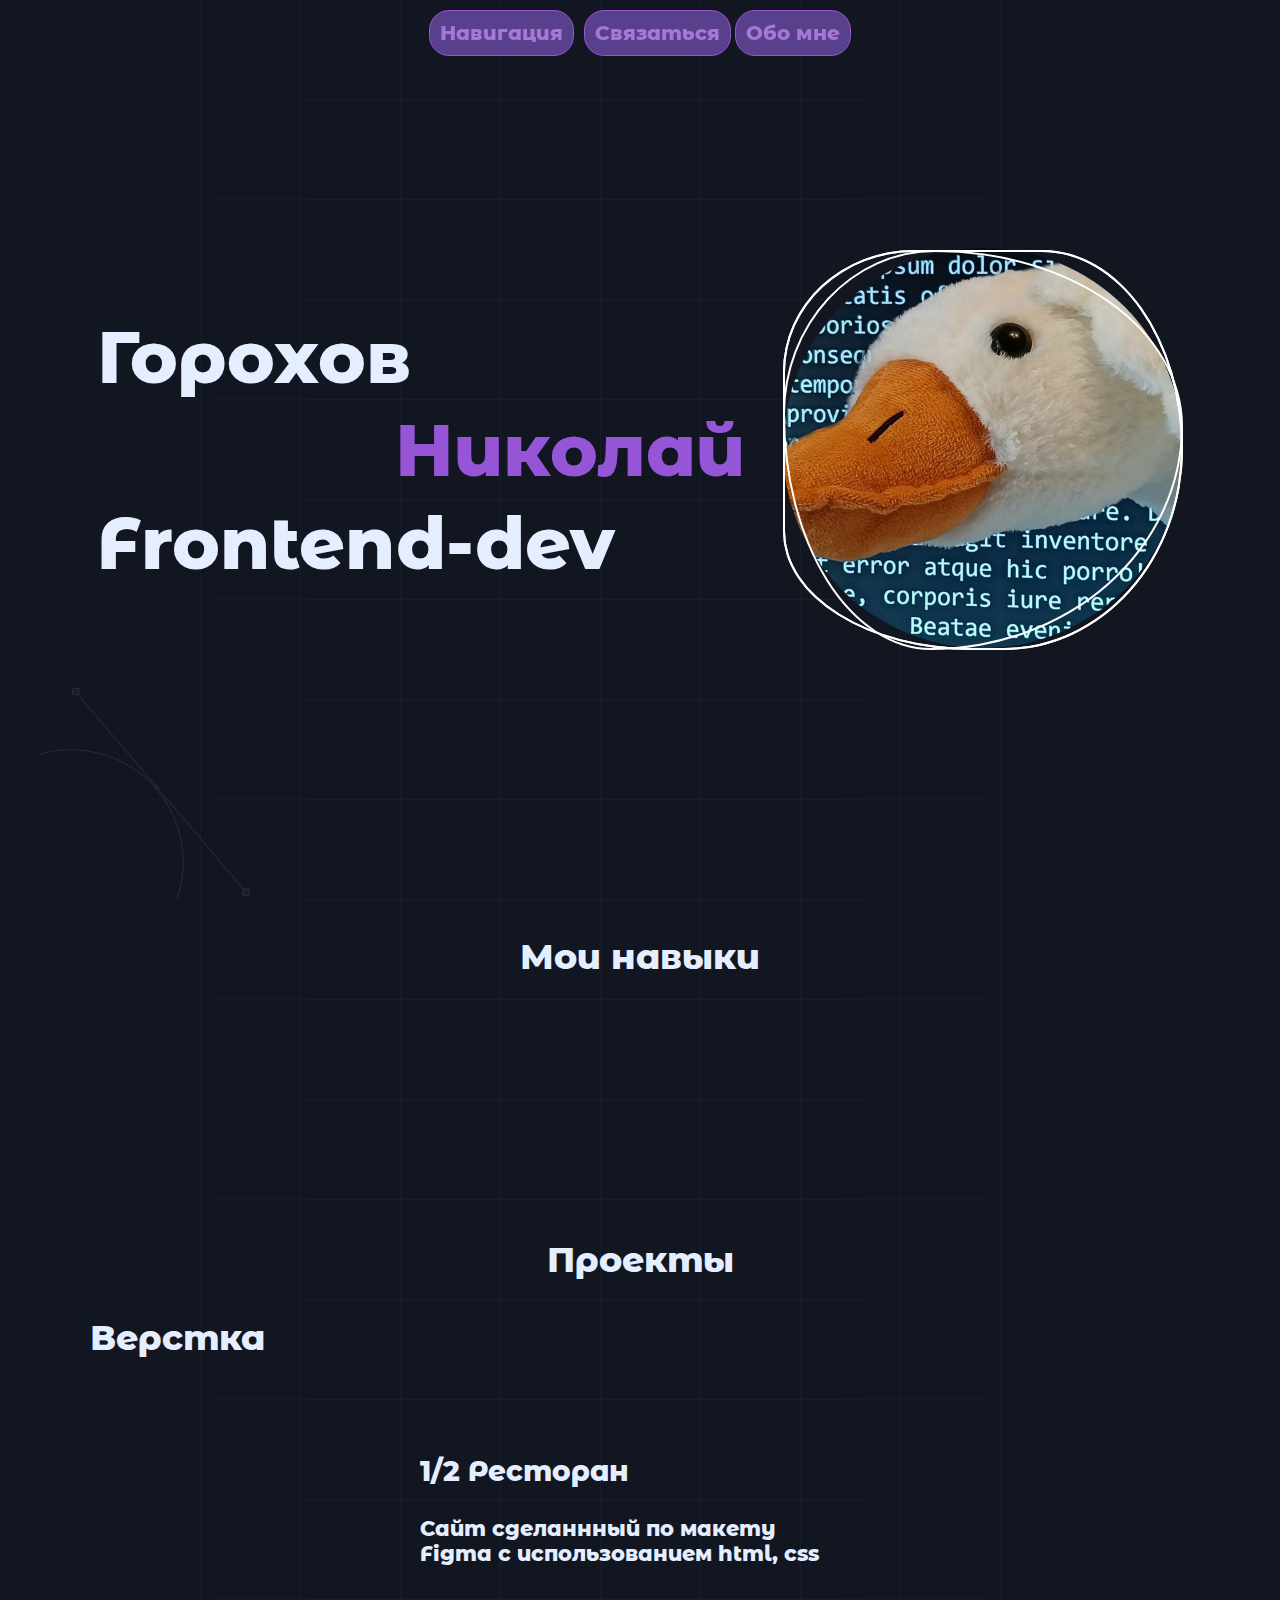
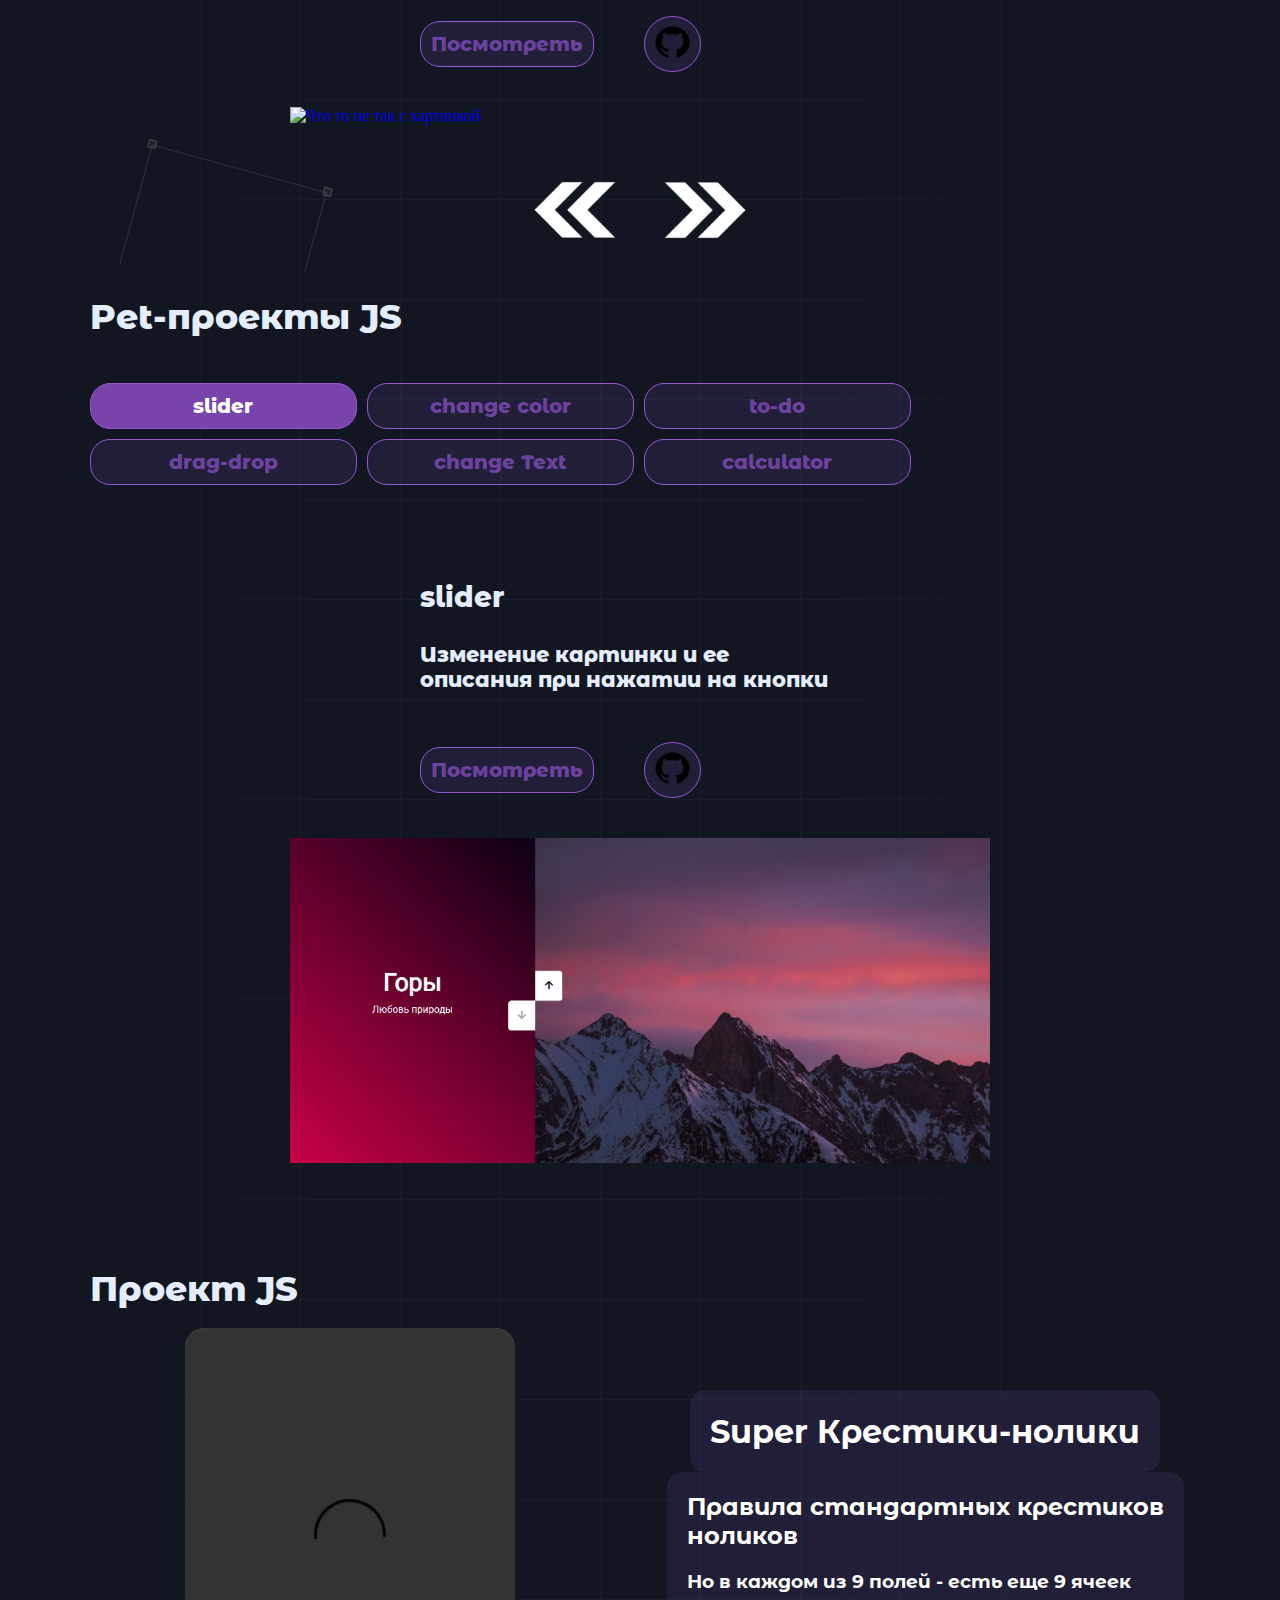
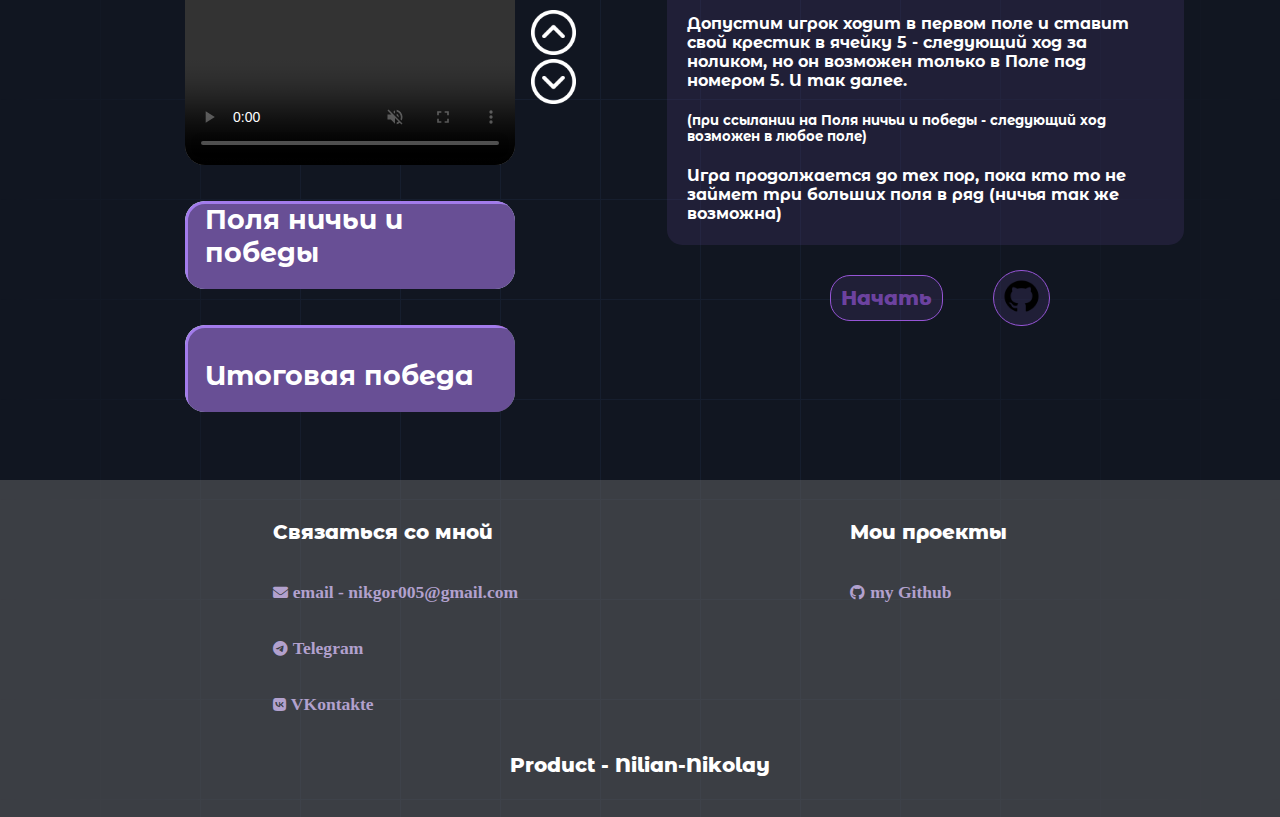
==== commit cac8643a: "изменение4" ====
--- a/index.html
+++ b/index.html
@@ -8,6 +8,7 @@
   <link rel="stylesheet" href="https://cdnjs.cloudflare.com/ajax/libs/font-awesome/6.0.0-beta3/css/all.min.css">
   <link href="https://fonts.googleapis.com/css2?family=Montserrat+Alternates:wght@800&display=swap" rel="stylesheet">
   <link href="https://unpkg.com/aos@2.3.1/dist/aos.css" rel="stylesheet">
+  
   <script src="https://unpkg.com/aos@2.3.1/dist/aos.js"></script>
 </head>
 <body>
@@ -103,14 +104,14 @@
         </div>
 
       </div>
+      <div class="svg">
+        <!-- <img src="img/svg/square.svg" alt=""> -->
+        <img class="svg-left" src="img/svg/sircle.svg" alt="">
+  
+  
+      </div>
     </div>
     
-    <div class="svg">
-      <!-- <img src="img/svg/square.svg" alt=""> -->
-      <img class="svg-left" src="img/svg/sircle.svg" alt="">
-
-
-    </div>
 
 
     <div class="stack">
@@ -163,11 +164,11 @@
                   <p class="stack-title-4">Сайт сделаннный по макету Figma c использованием html, css</p>
                 
                   <div class="project-button">
-                    <a href="https://github.com/Nikolay-Gorhov/restoran">
+                    <a href="https://nilian-nikolay.github.io/Restaurant/">
                       <div class="project-btn">Посмотреть</div>
                     </a>
                     <div class="project-btn-stack">
-                      <a href="https://github.com/Nikolay-Gorhov/restoran">
+                      <a href="https://github.com/Nilian-Nikolay/Restaurant">
                         <img src="img/stack/gh.png" width="55" height="50" alt="">
                       </a>
                     </div>
@@ -178,7 +179,7 @@
       
                 <div class="project-container">
                   <div class="project">
-                    <a href="https://github.com/Nikolay-Gorhov/restoran">
+                    <a href="https://nilian-nikolay.github.io/Restaurant/">
                       <img src="img/rest.png" alt="Что то не так с картинкой">
                     </a>
                   </div>
@@ -198,11 +199,11 @@
                   <p class="stack-title-4">Сайт полностью на bootstrap</p>
                 
                   <div class="project-button">
-                    <a href="https://github.com/Nikolay-Gorhov/restoran">
+                    <a href="https://nilian-nikolay.github.io/full_Site_Bootstrap/">
                       <div class="project-btn">Посмотреть</div>
                     </a>
                     <div class="project-btn-stack">
-                      <a href="https://github.com/Nikolay-Gorhov/restoran">
+                      <a href="https://github.com/Nilian-Nikolay/full_Site_Bootstrap">
                         <img src="img/stack/gh.png" width="55" height="50" alt="">
                       </a>
                     </div>
@@ -213,7 +214,7 @@
       
                 <div class="project-container">
                   <div class="project">
-                    <a href="https://github.com/Nikolay-Gorhov/restoran">
+                    <a href="https://nilian-nikolay.github.io/full_Site_Bootstrap/">
                       <img src="img/travel.png" alt="Что то не так с картинкой">
                     </a>
                   </div>
@@ -227,7 +228,7 @@
         </div>
         <div class="carousel-control-prev">
 
-          <div class="svg">
+          <div class="svg2">
             <img class="svg-right" src="img/svg/square.svg" alt="">
           </div>
 
@@ -447,44 +448,11 @@
 
     
     <div class = 'tic-tac'>
+      <div class="stack-title-2" id="js">Проект JS</div>
       <div class="container-tic-tac">
 
-        <div class="tic-tac-navigation">
-
-
-          <div class="slider-tic-tac">
-      
-            <div class="slide active" style="position: relative;">
-              <video  controls loop muted playsinline class="background-video">
-                <source src="video1.mp4" type="video/mp4">
-                Your browser does not support the video tag.
-              </video>
-            </div>
-      
-            <div class="slide"style="background-image: url('photo1.png');">
-              <h3>Поля ничьи и победы</h3>
-            </div>
-            
-            <div class="slide"style="background-image: url('photo2.png');">
-              <div class="indicator"></div>
-              <h3>Итоговая победа</h3>
-            </div>
-            
-      
-            
-      
-          </div>
-          <div class="btn-controls">
-            <div> <img style='opacity: 1; height: 45px;' class="prev controls" src="left.png" alt="">  </div>
-            <div> <img style='opacity: 1; height: 45px;'  class="next controls" src="right.png" alt=""> </div>
-          </div>
-
-
-        </div>
-
-
-
-    
+
+
         <div class="gamepreview">
           
           <div class="title-tic-tac">
@@ -495,7 +463,7 @@
             <h3> Но в каждом из 9 полей - есть еще 9 ячеек</h3>
             <h4>Допустим игрок ходит в первом поле и ставит свой крестик в ячейку 5 - следующий ход за ноликом, но он возможен только в Поле под номером 5. И так далее. </h4>
             <h5>(при ссылании на Поля ничьи и победы - следующий ход возможен в любое поле)</h5>
-            <h4>Игра продолжается до тех пор, пока кто то не займет три больших поля (ничья так же возможна) </h4>
+            <h4>Игра продолжается до тех пор, пока кто то не займет три больших поля в ряд (ничья так же возможна) </h4>
           </div>
           <div class="gamepreview_window">
     
@@ -508,15 +476,113 @@
               <a class = 'start-tic-tac' href="https://nilian-nikolay.github.io/Super-tic-tac-toe/">Начать</a>
               
             </div>
-          </div>
-        </div>
+            <div class="project-btn-stack">
+              <a href="https://github.com/Nilian-Nikolay/Super-tic-tac-toe">
+                <img src="img/stack/gh.png" width="55" height="50" alt="">
+              </a>
+            </div>
+          </div>
+        </div>
+
+
+
+        <div class="tic-tac-navigation">
+
+
+          <div class="slider-tic-tac">
+      
+            <div class="slide active" style="position: relative;">
+              <video  controls loop muted playsinline class="background-video">
+                <source src="img/tic-tac/video1.mp4" type="video/mp4">
+                Your browser does not support the video tag.
+              </video>
+            </div>
+      
+            <div class="slide"style="background-image: url('img/tic-tac/photo1.png');">
+              <h3>Поля ничьи и победы</h3>
+            </div>
+            
+            <div class="slide"style="background-image: url('img/tic-tac/photo2.png');">
+              <div class="indicator"></div>
+              <h3>Итоговая победа</h3>
+            </div>
+            
+      
+            
+      
+          </div>
+          <div class="btn-controls">
+            <div> <img style='opacity: 1; height: 45px;' class="prev controls" src="img/tic-tac/left.png" alt="">  </div>
+            <div> <img style='opacity: 1; height: 45px;'  class="next controls" src="img/tic-tac/right.png" alt=""> </div>
+          </div>
+
+
+        </div>
+
+
+
+    
+        
       </div>
     </div>
+    
   </div>
 
 
     
-
+  <footer class="text-center" id="contacts">
+    
+    <div class="container">
+        <div class="footerColumn">
+          <div class="conect">
+            <p>Связаться со мной</p>
+            <div class="footer-btn">
+              <a class='ftr-btn' href="https://t.me/OxError404">
+                <i class="fa-solid fa-envelope" style="padding-right: 5px;"></i>
+                <h3> email - nikgor005@gmail.com</h3>
+              </a>
+            </div>
+            
+            <div class="footer-btn">
+              <a class='ftr-btn'href="https://t.me/OxError404">
+                <i class="fa-brands fa-telegram" style="padding-right: 5px;"> </i>
+                <h3> Telegram</h3>
+              </a>
+            </div>
+            <div class="footer-btn">
+              <a class='ftr-btn' href="https://vk.com/0xerror404">
+                <i class="fa-brands fa-vk" style="padding-right: 5px;"> </i>
+                <h3> VKontakte</h3>
+              </a>
+            </div>
+
+          </div>
+          <div class="conect">
+            <p>Мои проекты</p>
+            <div class="footer-btn">
+              <a class='ftr-btn' href="https://t.me/OxError404">
+                <i class="fa-brands fa-github" style="padding-right: 5px;"></i>
+                <h3> my Github</h3>
+              </a>
+            </div>
+            
+
+          </div>
+
+
+
+
+        </div>
+      
+      
+      
+      
+      
+      
+      <p class="poduct-name">Product - Nilian-Nikolay</p>
+      
+    </div>
+</footer>
 
 
 
--- a/style.css
+++ b/style.css
@@ -600,7 +600,8 @@
 
 
 
-.svg{
+.svg,
+.svg2{
   position: absolute;
 }
 .geometric-shapes,
@@ -616,6 +617,17 @@
   width: 20%;
   height: 30%;
   z-index: -1;
+  bottom: -8vh;
+  left: 15vh;
+
+}
+.svg2{
+  /* position: relative; */
+  width: 20%;
+  height: 30%;
+  z-index: -1;
+  /* bottom: 0; */
+  
 }
 .svg-left{
   rotate: 10deg;
@@ -641,7 +653,7 @@
   /* align-items: center; */
   flex-wrap: wrap;
   margin-top: 35px;
-  margin-bottom: 35px;
+  margin-bottom: 100px;
 }
 .btn-js-projects{
   width: 100%;
@@ -725,10 +737,12 @@
 .container-tic-tac{
   width: 100%;
   display: flex;
-  height: 100vh;
+  /* height: 100vh; */
   /* padding: 0 20px; */
   flex-wrap: wrap;
-
+  flex-direction: row-reverse;
+  align-content: flex-start;
+  justify-content: center;
 }
 .tic-tac-navigation{
   display: flex;
@@ -741,7 +755,10 @@
   display: flex;
   flex-direction: column;
   height: 80vh;
-  width: 100%;
+  width: 60%;
+}
+.tic-tac-navigation{
+  /* width: 70%; */
 }
 
 .slide{
@@ -792,7 +809,7 @@
   opacity: 1;
   transition: opacity 0.3s ease-in; /*анимация: что анимируем, время, способ анимации*/
 }
-.gamepreview_window{  display: flex;}
+.gamepreview_window{  display: flex;align-items: center;}
 .gamepreview{
   margin-left: 20px;
   /* margin-right: 10vh; */
@@ -884,8 +901,40 @@
 
 
 
-
-
+/*Футер*/
+
+footer{
+  margin-top: 50px;
+  background-color: #6a6a6a7b;
+  padding: 20px;
+}
+.ftr-btn{
+  display: flex;
+  align-items: center;
+  color: #b2a1ce;
+  font-size: 15px;
+
+}
+.footerColumn{
+  display: flex;
+  justify-content: space-around;
+  /* align-items: center; */
+}
+.conect{
+  display: flex;
+  flex-direction: column;
+  /* align-items: center; */
+}
+.text-center p{
+  color: #ffffff;
+  font-size: 20px;
+  font-weight: 800;
+  font-family: 'Montserrat Alternates', sans-serif;
+}
+.poduct-name{
+  text-align: center;
+  font-size: 1px;
+}
 
 
 
@@ -1095,6 +1144,7 @@
 @media (max-width: 431px) {
   .slider-tic-tac {
     height: 56vh;
+    width: 100%;
   }
   .slide h3 {
     font-size: 2vh;
@@ -1108,6 +1158,7 @@
     height: 260px;
   }
 
+
 }
 @media (max-width: 800px) {
   .modal-content {
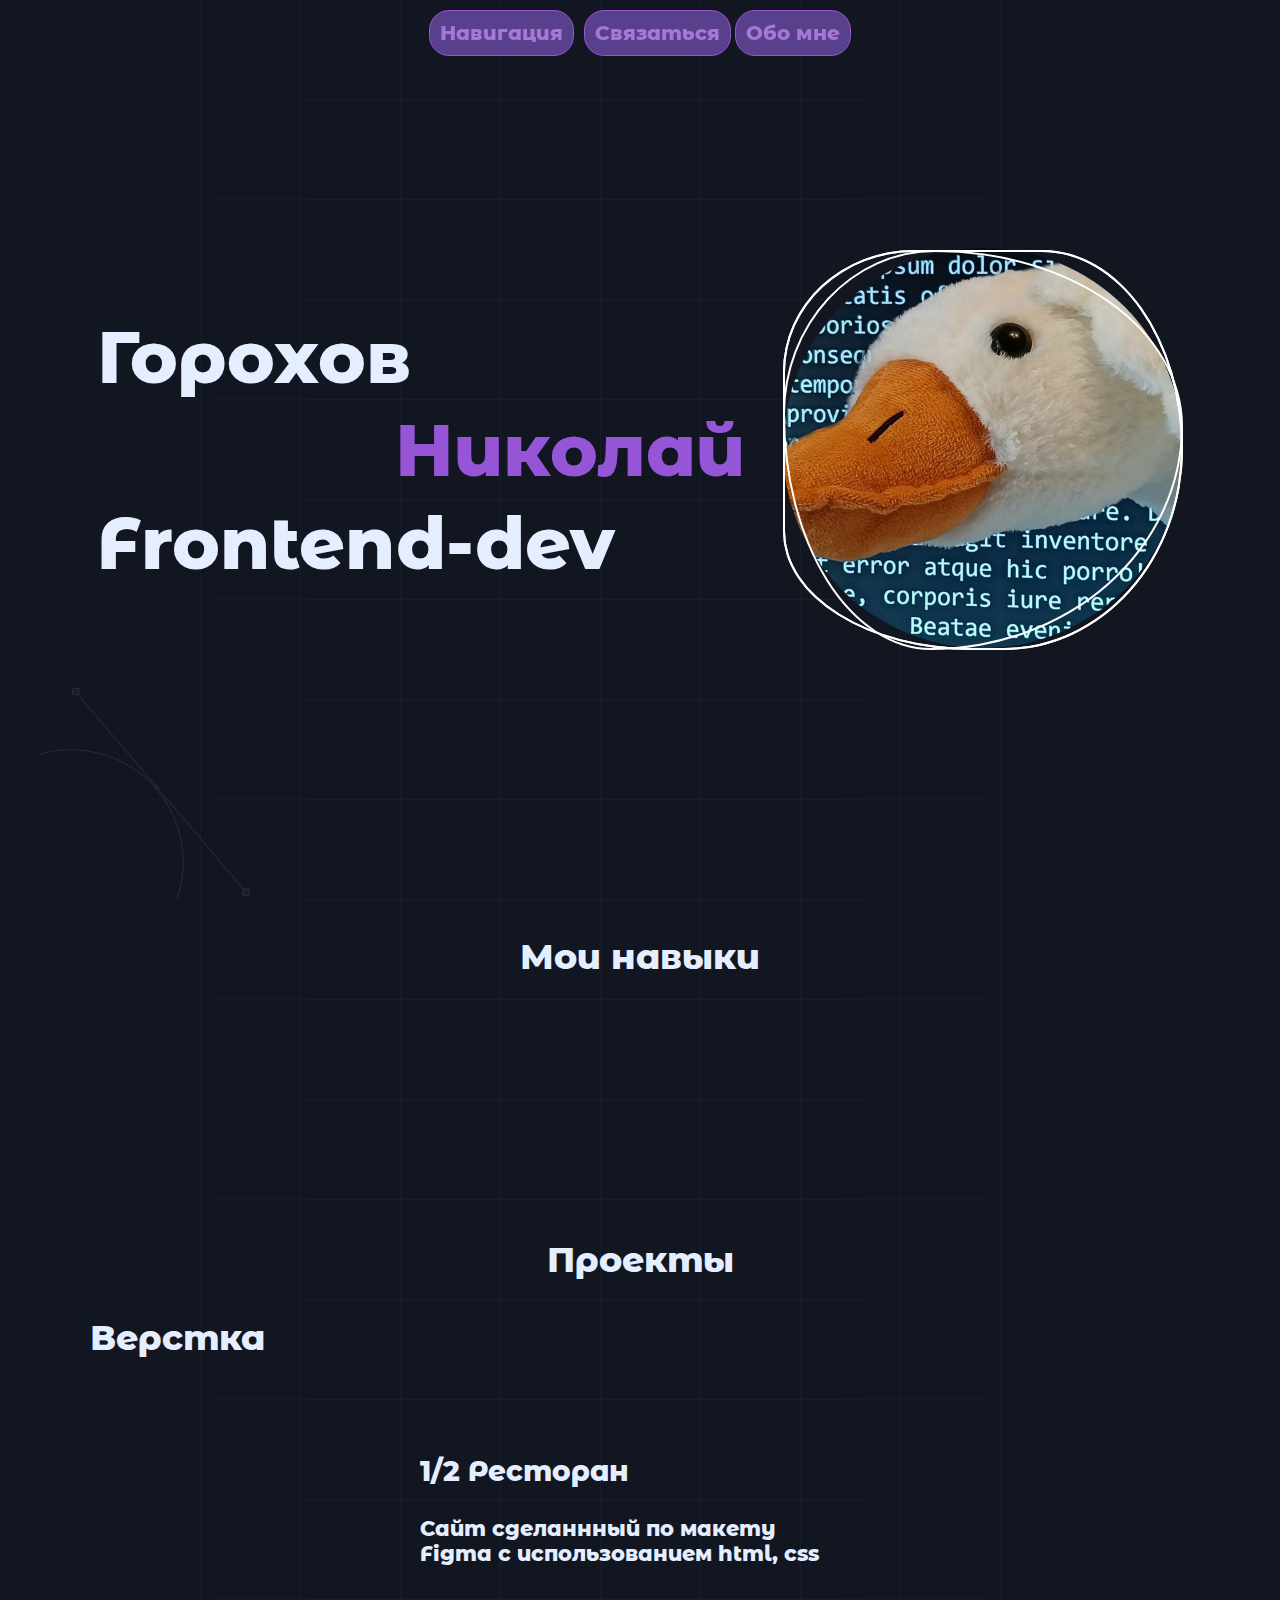
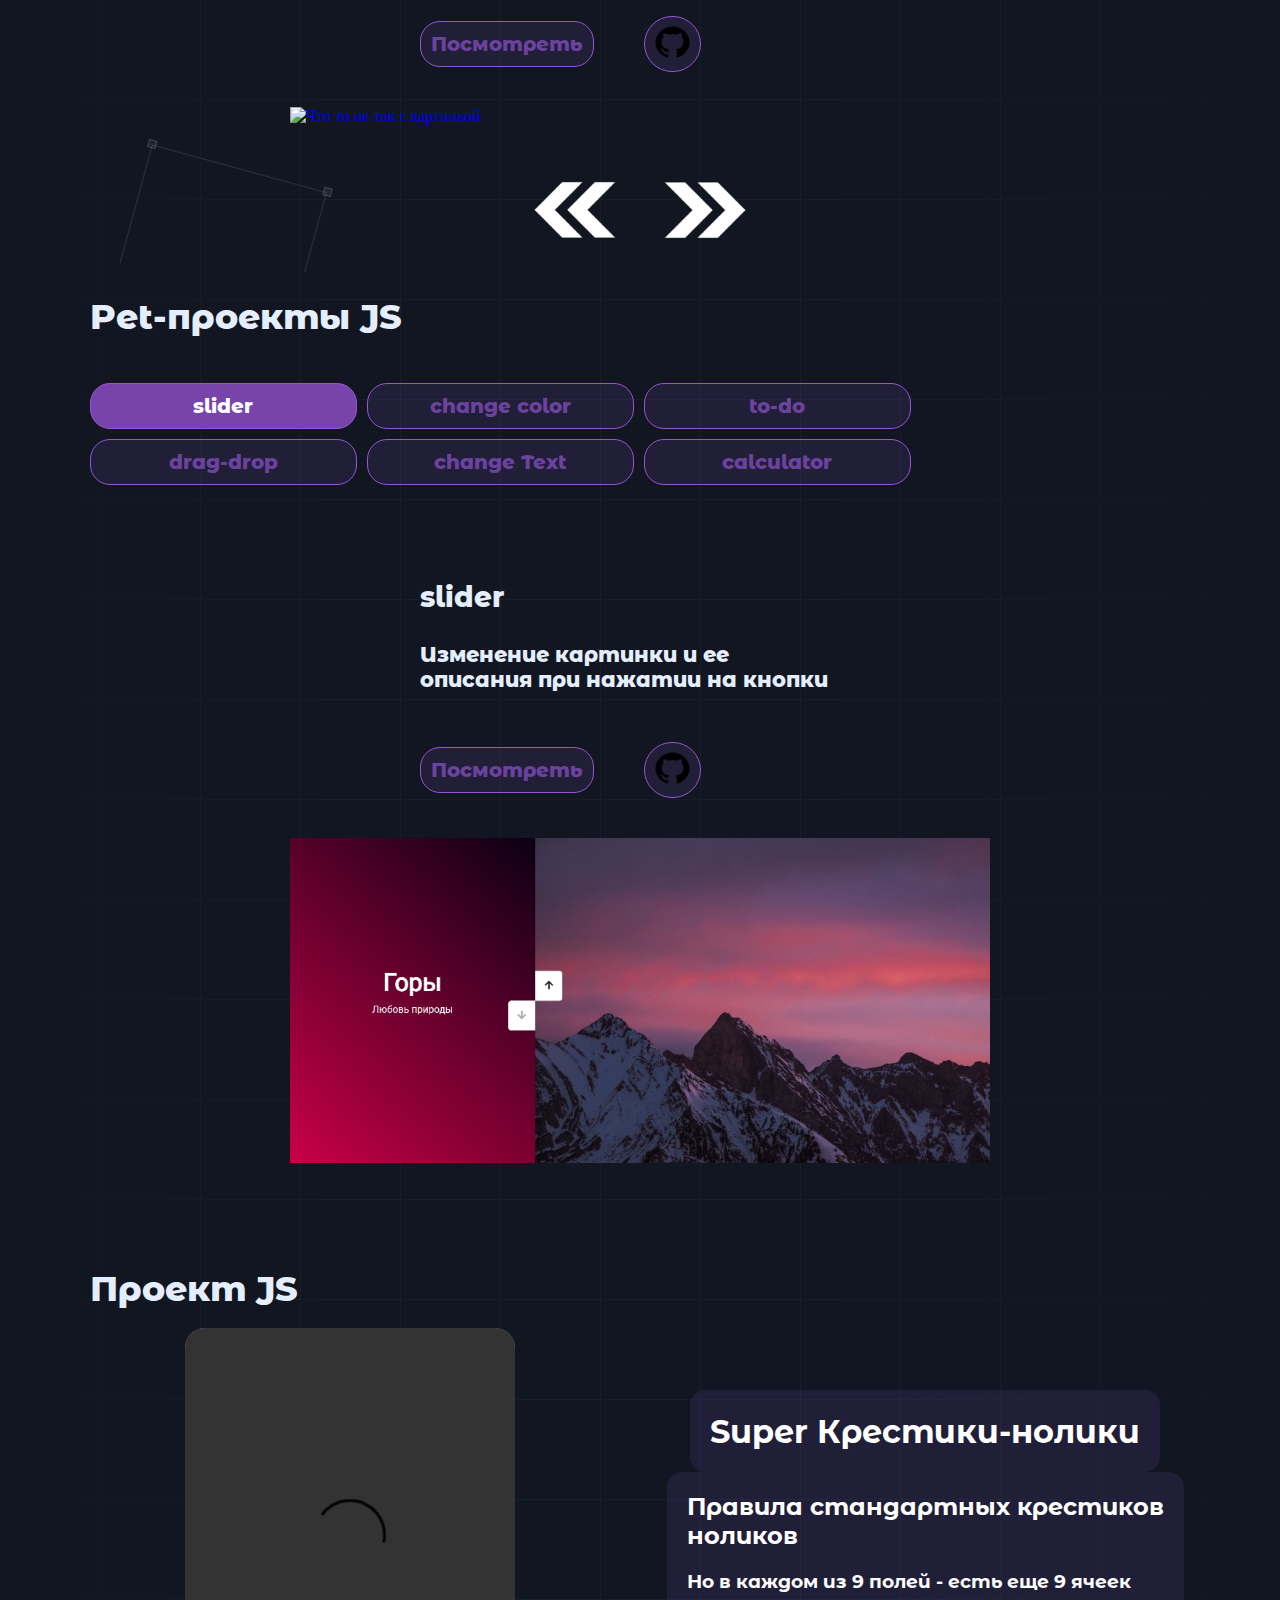
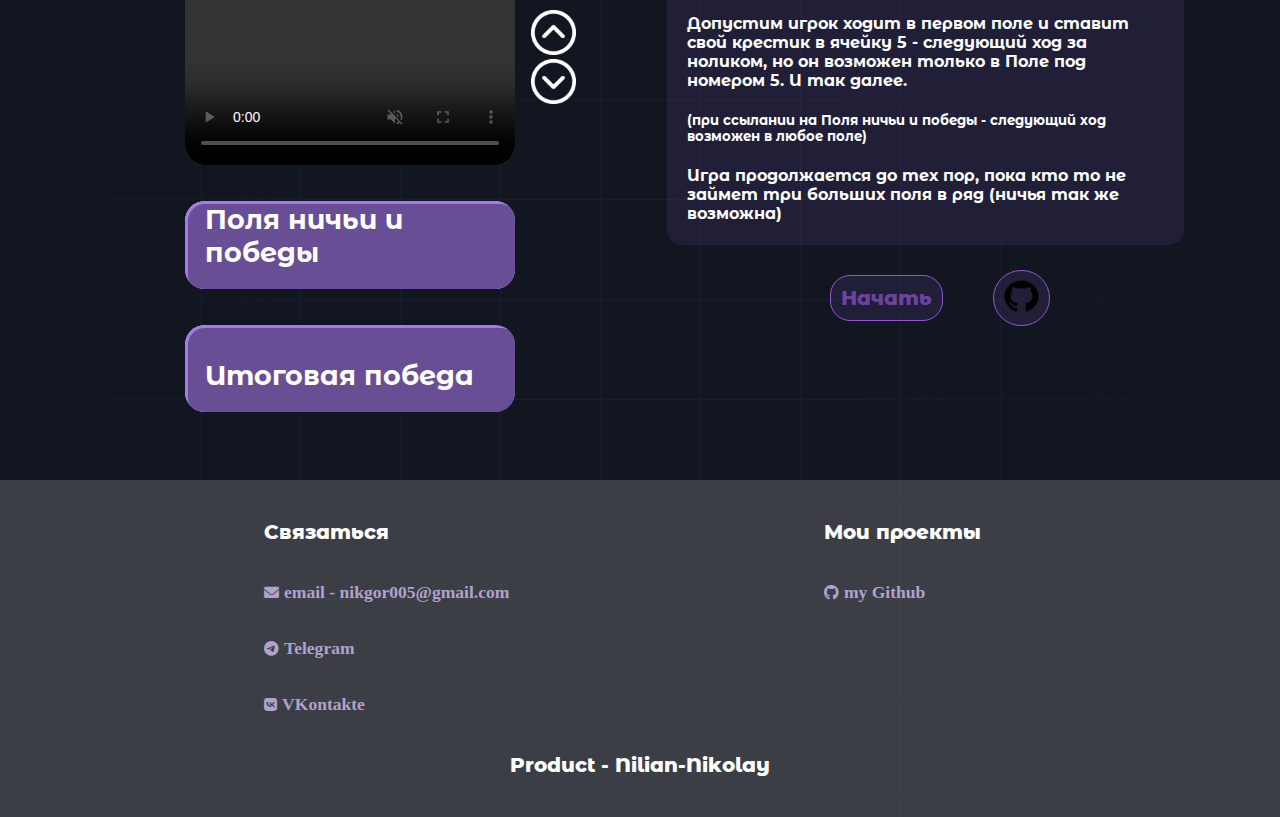
==== commit 2d5f960f: "изменение5" ====
--- a/index.html
+++ b/index.html
@@ -31,10 +31,10 @@
         <button id="dropdownButton" class="hd-btn" onclick="toggleDropdown()">Навигация</button>
         <div class="navigation">
           <div class="dropdown-menu">
-            <a href="#stack-skills">Навыки</a>
-            <a href="#layout">Верстка</a>
-            <a href="#js">JS</a>
-            <a href="#">Ссылка 4</a>
+            <a href="#"><i class="fa-solid fa-house"></i> Главная</a>
+            <a href="#stack-skills"><i class="fa-solid fa-book"></i> Навыки</a>
+            <a href="#layout"><i class="fa-solid fa-code"></i> Верстка</a>
+            <a href="#js"><i class="fa-brands fa-node-js"></i> JS</a>
           </div>
         </div>
         
@@ -54,7 +54,7 @@
             <span class="close">&times;</span>
             <h2>Связаться со мной</h2>
             
-            <!-- Форма для ввода email -->
+            
             <form action="/submit-your-email-address" method="post">
               <!-- <label for="email">Ваш Email:</label> -->
               <input class="email" type="email" id="email" name="email" required placeholder="Email">
@@ -535,9 +535,9 @@
     <div class="container">
         <div class="footerColumn">
           <div class="conect">
-            <p>Связаться со мной</p>
+            <p>Связаться</p>
             <div class="footer-btn">
-              <a class='ftr-btn' href="https://t.me/OxError404">
+              <a class='ftr-btn' href="mailto:nikgor005@gmail.com">
                 <i class="fa-solid fa-envelope" style="padding-right: 5px;"></i>
                 <h3> email - nikgor005@gmail.com</h3>
               </a>
@@ -560,7 +560,7 @@
           <div class="conect">
             <p>Мои проекты</p>
             <div class="footer-btn">
-              <a class='ftr-btn' href="https://t.me/OxError404">
+              <a class='ftr-btn' href="https://github.com/Nilian-Nikolay">
                 <i class="fa-brands fa-github" style="padding-right: 5px;"></i>
                 <h3> my Github</h3>
               </a>
--- a/style.css
+++ b/style.css
@@ -59,11 +59,11 @@
 }
 
 .navigation {
-  position: absolute; /* Позиционируем .navigation абсолютно относительно последнего родителя с position: relative, т.е. .hd-btn */
-  width: 100%; /* Чтобы .navigation занимала всю ширину кнопки */
-  top: 118%; /* Позиционируем непосредственно под кнопкой */
-  left: 35.5%; /* Выравниваем по левому краю кнопки */
-  z-index: 100000; /* Убедимся, что меню будет поверх других элементов */
+  position: absolute; 
+  width: 100%; 
+  top: 118%; 
+  left: 35.5%; 
+  z-index: 10000; 
 }
 
 .navigation .dropdown-menu {
@@ -74,16 +74,6 @@
 
 
 
-/* .hd-btn:nth-child(7){
-  box-shadow: 0px -20px 90px 0px #00ff084d;
-}
-.hd-btn:nth-child(5){
-  box-shadow: 0px -20px 90px 0px #ff00556c;
-}
-.hd-btn:nth-child(3),   /*кнопка "Главная" 
-.hd-btn:nth-child(4){   /*кнопка "Обо мне" 
-  box-shadow: 0px -20px 90px 0px #fffb0065;
-} */
 
 
 .hd-btn:hover{
@@ -98,18 +88,6 @@
 
 
 /* выпадающее меню */
-
-/* Стилизация кнопки и выпадающего меню */
-
-
-
-/* .navigation {
-  position: relative;
-  display: inline-block;
-}
-.navigation:hover .dropdown-menu {
-  display: block;
-} */
 
 .nav-button {
   padding: 10px;
@@ -146,7 +124,6 @@
   border-radius: 30px;
 }
 
-/* Показать выпадающее меню при наведении */
 
 
 
@@ -177,7 +154,7 @@
   font-weight: 800;
   text-align: center;
 
-  margin: 5% auto; /* 15% от верха и по центру */
+  margin: 5% auto; 
   padding: 20px;
   border: 3px solid #543275;
   border-radius: 30px;
@@ -257,8 +234,8 @@
 }
 
 .title p {
-  margin-top: 5px; /* Уменьшаем верхний отступ */
-  margin-bottom: 5px; /* Уменьшаем нижний отступ */
+  margin-top: 5px; 
+  margin-bottom: 5px; 
 }
 .title-2 {
   text-align: right;
@@ -287,7 +264,7 @@
 
 
 
-/* @import url("https://fonts.googleapis.com/css2?family=Quicksand:wght@300&display=swap"); */
+
 
 .ring {
   /* margin-top: 140px; */
@@ -382,70 +359,6 @@
   scale: 1.1;
   
 }
-/* .stack-items{
-  display: flex;
-  justify-content: space-around;
-  align-items: center;
-  flex-wrap: wrap;
-}
-
-.stack-item {
-  position: relative; 
-  background-color: #fff;
-  border-radius: 100px;
-  width: 60px;
-  display: flex;
-  justify-content: center;
-  align-items: center;
-  flex-direction: column;
-  padding: 10px;
-  z-index: 0;
-  
-}
-.stack-item:hover{
-  background-color: #663795;
-  color: #a27beb;
-  
-  transition: 0.2s;
-  z-index: 0;
-  box-shadow: 0 0 20px #77549b;
-
-}
-
-.stack-item.highlight-prev::after {
-  background-color: #77549b; 
-}
-
-.stack-item.highlight-next::after {
-  background-color: #77549b; 
-}
-
-.stack-item::after {
-  content: "";
-  position: absolute;
-  top: 50%;
-  left: 100%;
-  width: 30vh; 
-  height: 2px;
-  background-color: #aaa9a94d;
-  z-index: -1;
-  transform-origin: left center; 
-  transition: background-color 0.1s ease-in-out;
-}
-
-.stack-item:nth-child(1)::after,
-.stack-item:nth-child(3)::after,
-.stack-item:nth-child(5)::after {
-  transform: rotate(41deg); 
-}
-.stack-item:nth-child(2)::after,
-.stack-item:nth-child(4)::after {
-  transform: rotate(-41deg); 
-}
-
-.stack-item:last-child::after {
-  display: none;
-} */
 
 .title-item{
   color: #000000;
@@ -572,16 +485,15 @@
 }
 
 .carousel-item {
-  width: 50%; /* 100 / количество элементов */
+  width: 50%; 
   flex-shrink: 0;
-  flex-grow: 1; /* Карусель занимает всё доступное пространство между кнопками */
-  /* display: flex; */
+  flex-grow: 1; 
   transition: transform 0.5s ease;
 }
 
 .carousel-control-prev, 
 .carousel-control-next {
-  flex-shrink: 0; /* Кнопки не сжимаются и не растягиваются */
+  flex-shrink: 0; 
   cursor: pointer;
   display: flex;
   justify-content: center;
@@ -607,9 +519,9 @@
 .geometric-shapes,
 .top-right {
   position: absolute;
-  top: 0;  /* Или другое значение, в зависимости от того, где вы хотите разместить фигуры */
-  right: 10;  /* Или другое значение */
-  z-index: 10; /* Убедитесь, что фигуры находятся над другими элементами */
+  top: 0;  
+  right: 10;  
+  z-index: 10; 
 }
 
 .svg{
@@ -687,8 +599,8 @@
   transition: 0.1s;
 }
 .btn-js.active {
-  background-color: #7844ac; /* Измените цвет фона для активной кнопки */
-  color: rgb(255, 255, 255); /* Измените цвет текста для активной кнопки */
+  background-color: #7844ac; 
+  color: rgb(255, 255, 255); 
 }
 
 .project-2{
@@ -724,9 +636,6 @@
 
 /*Крестик нолик*/
 
-/* * {  box-sizing: border-box;} */
-
-
 .tic-tac{
   /* background-image: url(tic-tac-fon.jpg);  */
   background-size: cover;
@@ -757,9 +666,7 @@
   height: 80vh;
   width: 60%;
 }
-.tic-tac-navigation{
-  /* width: 70%; */
-}
+
 
 .slide{
   height: 80vh;
@@ -786,10 +693,9 @@
   bottom: 20px;
   margin: 0;
   font-size: 3vh;
-  /* color: rgb(83, 75, 75); */
+
   color: #ffffff;
-  /* -webkit-text-stroke: 0.7px rgb(255, 255, 255); */
-  /* font-style: italic; */
+
   font-family: 'Montserrat Alternates', sans-serif;
 }
 .slide.active{  flex: 10; }
@@ -801,13 +707,13 @@
   left: 0;
   width: 100%;
   height: 100%;
-  background-color: #684f95; /* Любой цвет для затемнения, например, полупрозрачный черный */
+  background-color: #684f95; 
   border-radius: 20px;
   border: 3px solid #a27beb;
 }
 .slide.active h3{
   opacity: 1;
-  transition: opacity 0.3s ease-in; /*анимация: что анимируем, время, способ анимации*/
+  transition: opacity 0.3s ease-in; 
 }
 .gamepreview_window{  display: flex;align-items: center;}
 .gamepreview{
@@ -823,17 +729,7 @@
 .start-tic-tac{
   display: block;
   margin: 30px;
-  /* text-align: center; */
-  /* text-decoration: none; */
-  /* padding: 10px; */
-  /* width: 150px; */
-  /* height: 50px; */
-  /* background-color: rgba(125, 183, 214, 0.506); */
-  /* border-radius: 15px; */
-  /* border: 2px solid rgb(255, 255, 255); */
-  /* color:white; */
-  /* font-size: 20px; */
-  /* cursor: pointer; */
+
 
   background-color: #65479e2d;
   border: 1px solid #9655d6;
@@ -919,6 +815,8 @@
   display: flex;
   justify-content: space-around;
   /* align-items: center; */
+  flex-wrap: wrap;
+  margin-right: 35px;
 }
 .conect{
   display: flex;
@@ -933,7 +831,7 @@
 }
 .poduct-name{
   text-align: center;
-  font-size: 1px;
+  /* font-size: 1px; */
 }
 
 
@@ -961,6 +859,10 @@
   right: -1%;
   /* opacity: 0.5; */
 }
+
+
+
+
 
 
 /*бургер*/
@@ -1159,6 +1061,13 @@
   }
 
 
+
+
+}
+@media (max-width: 550px) {
+  .footerColumn{
+    justify-content: flex-start;
+  }
 }
 @media (max-width: 800px) {
   .modal-content {
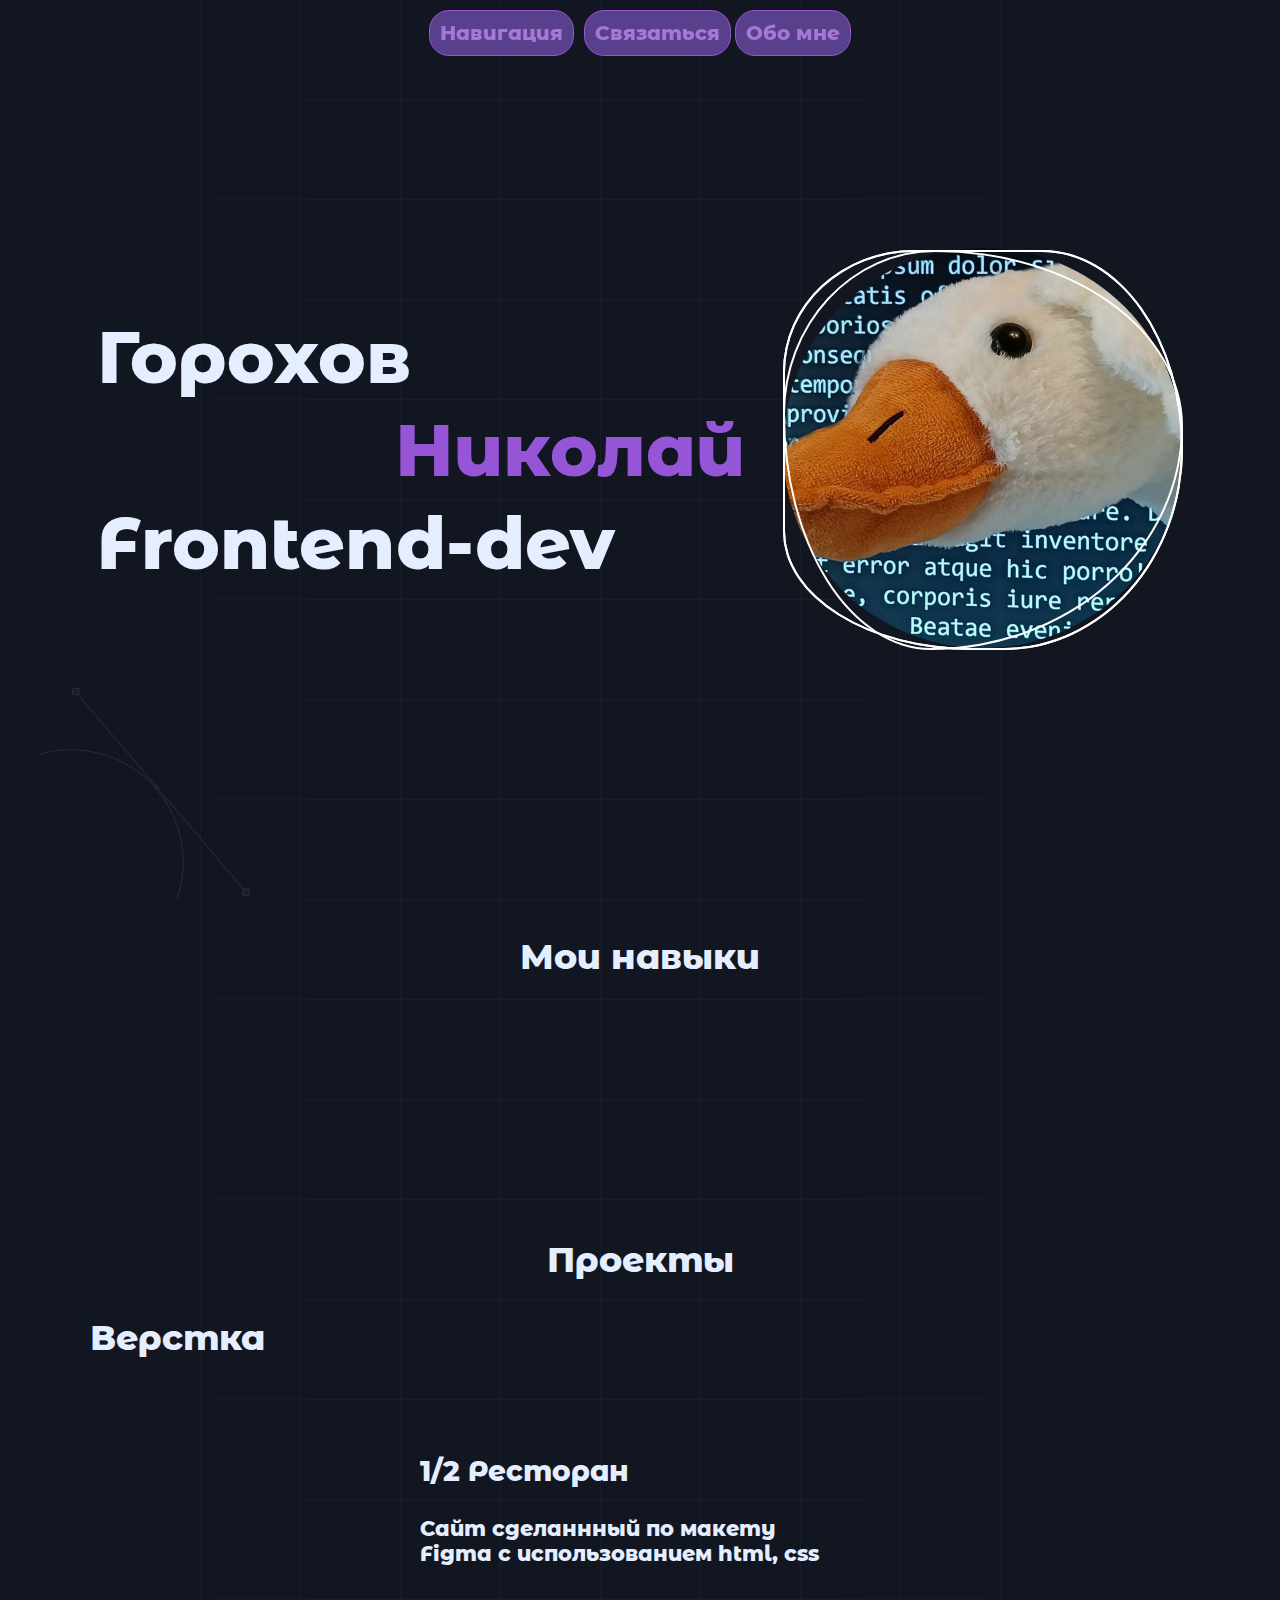
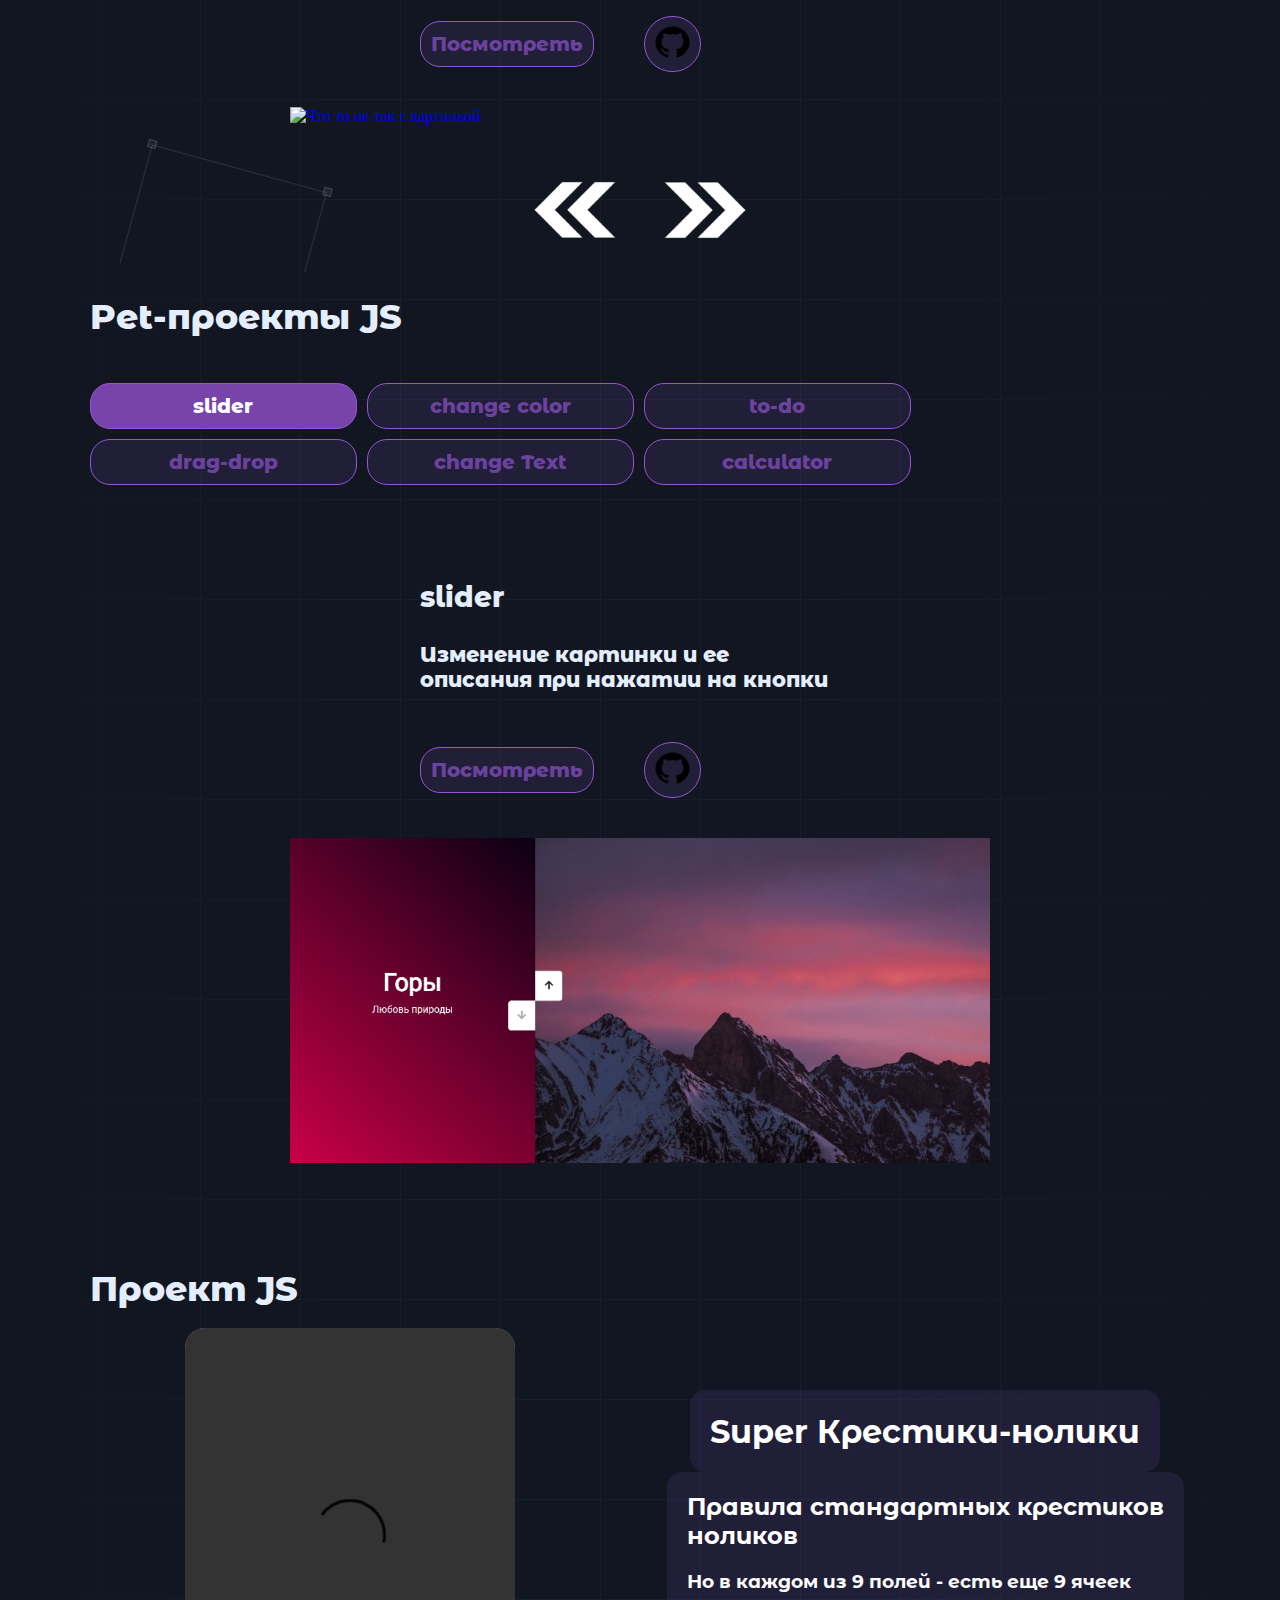
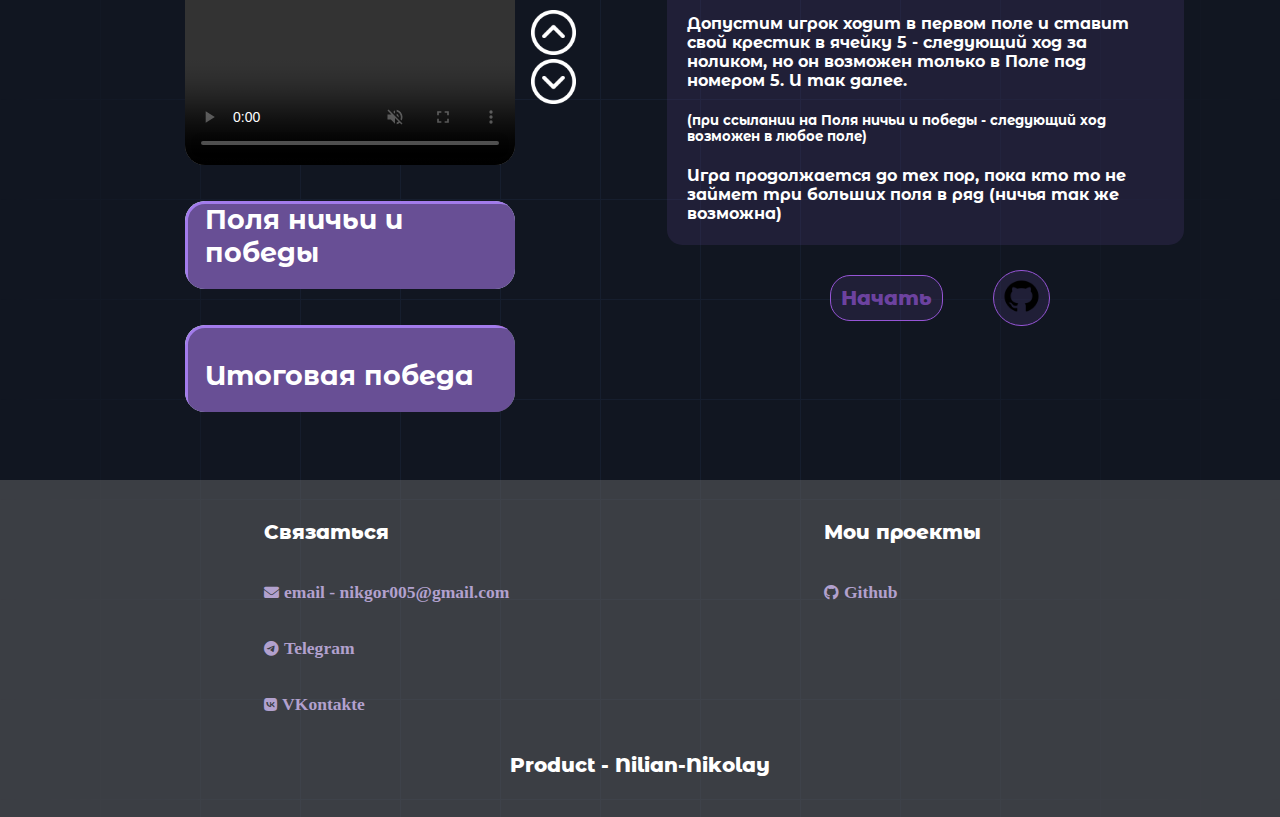
==== commit 10dd6029: "изменение5" ====
--- a/index.html
+++ b/index.html
@@ -562,7 +562,7 @@
             <div class="footer-btn">
               <a class='ftr-btn' href="https://github.com/Nilian-Nikolay">
                 <i class="fa-brands fa-github" style="padding-right: 5px;"></i>
-                <h3> my Github</h3>
+                <h3> Github</h3>
               </a>
             </div>
             
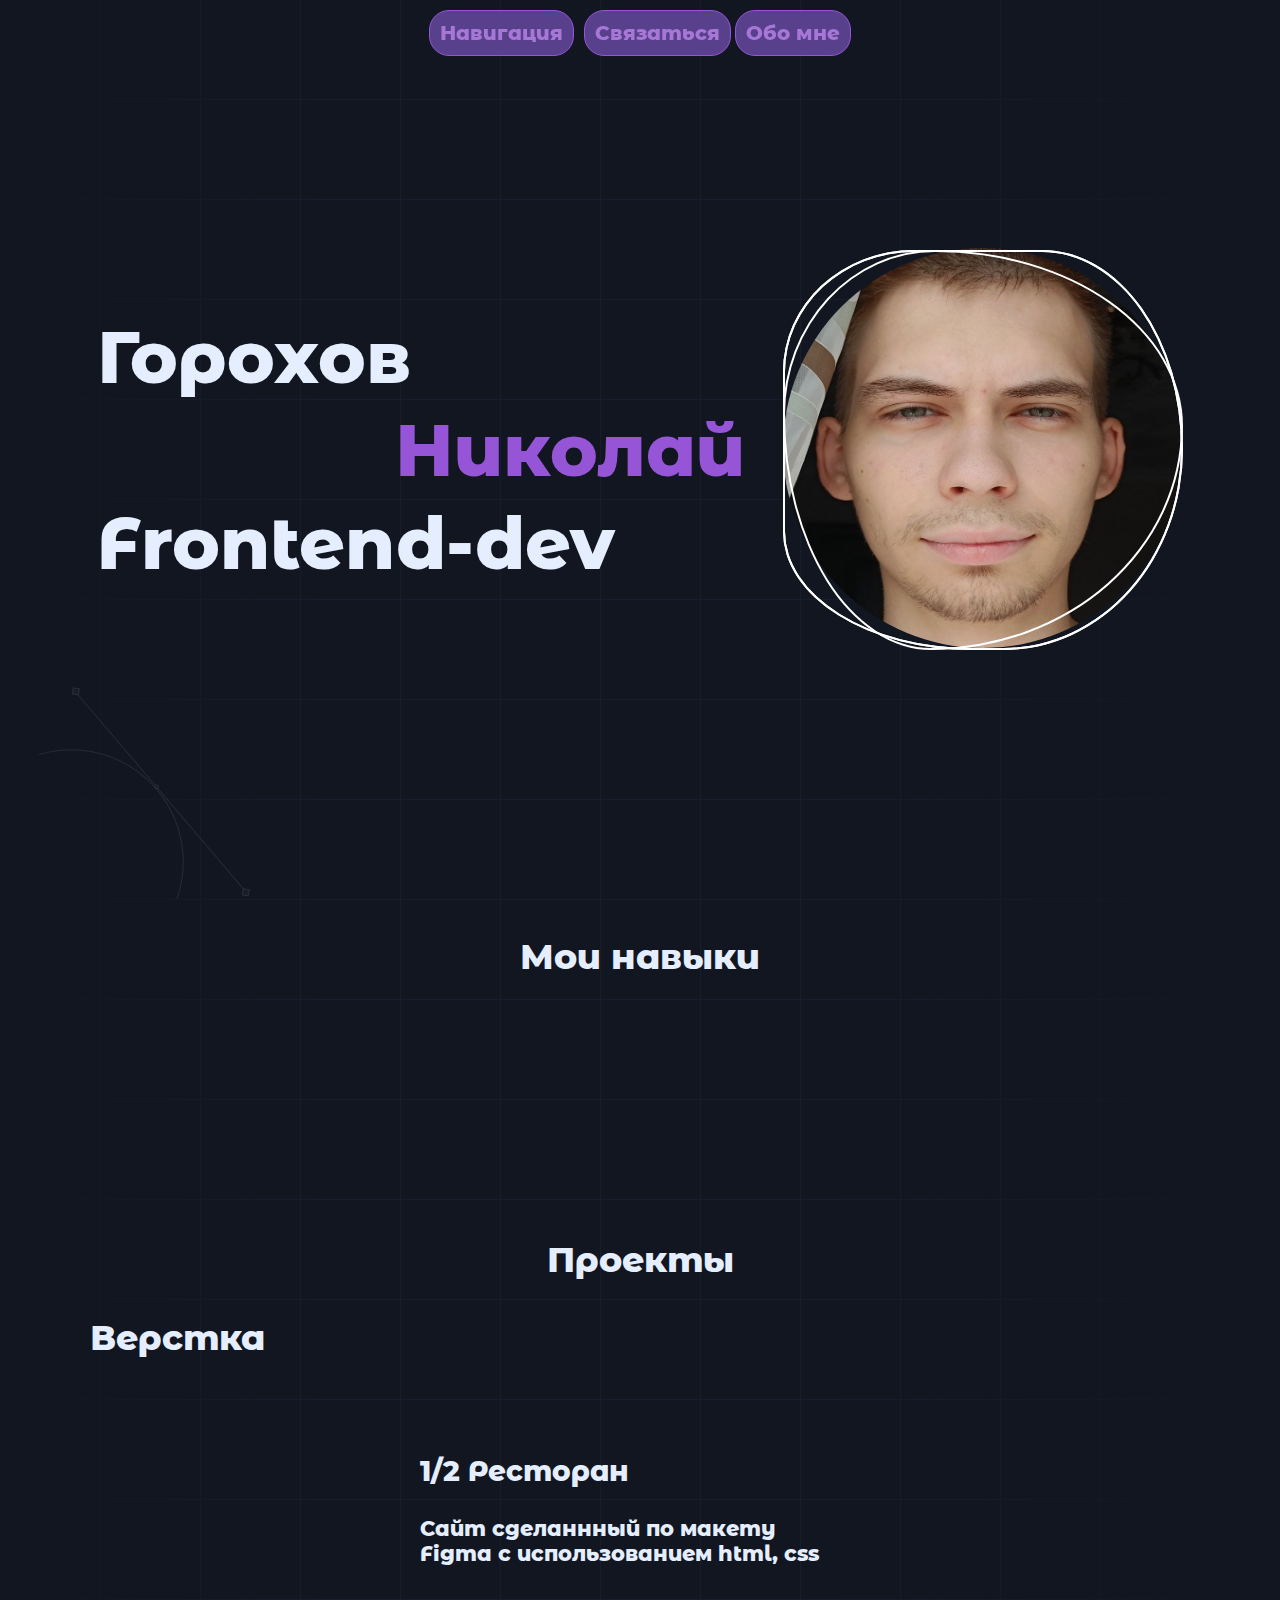
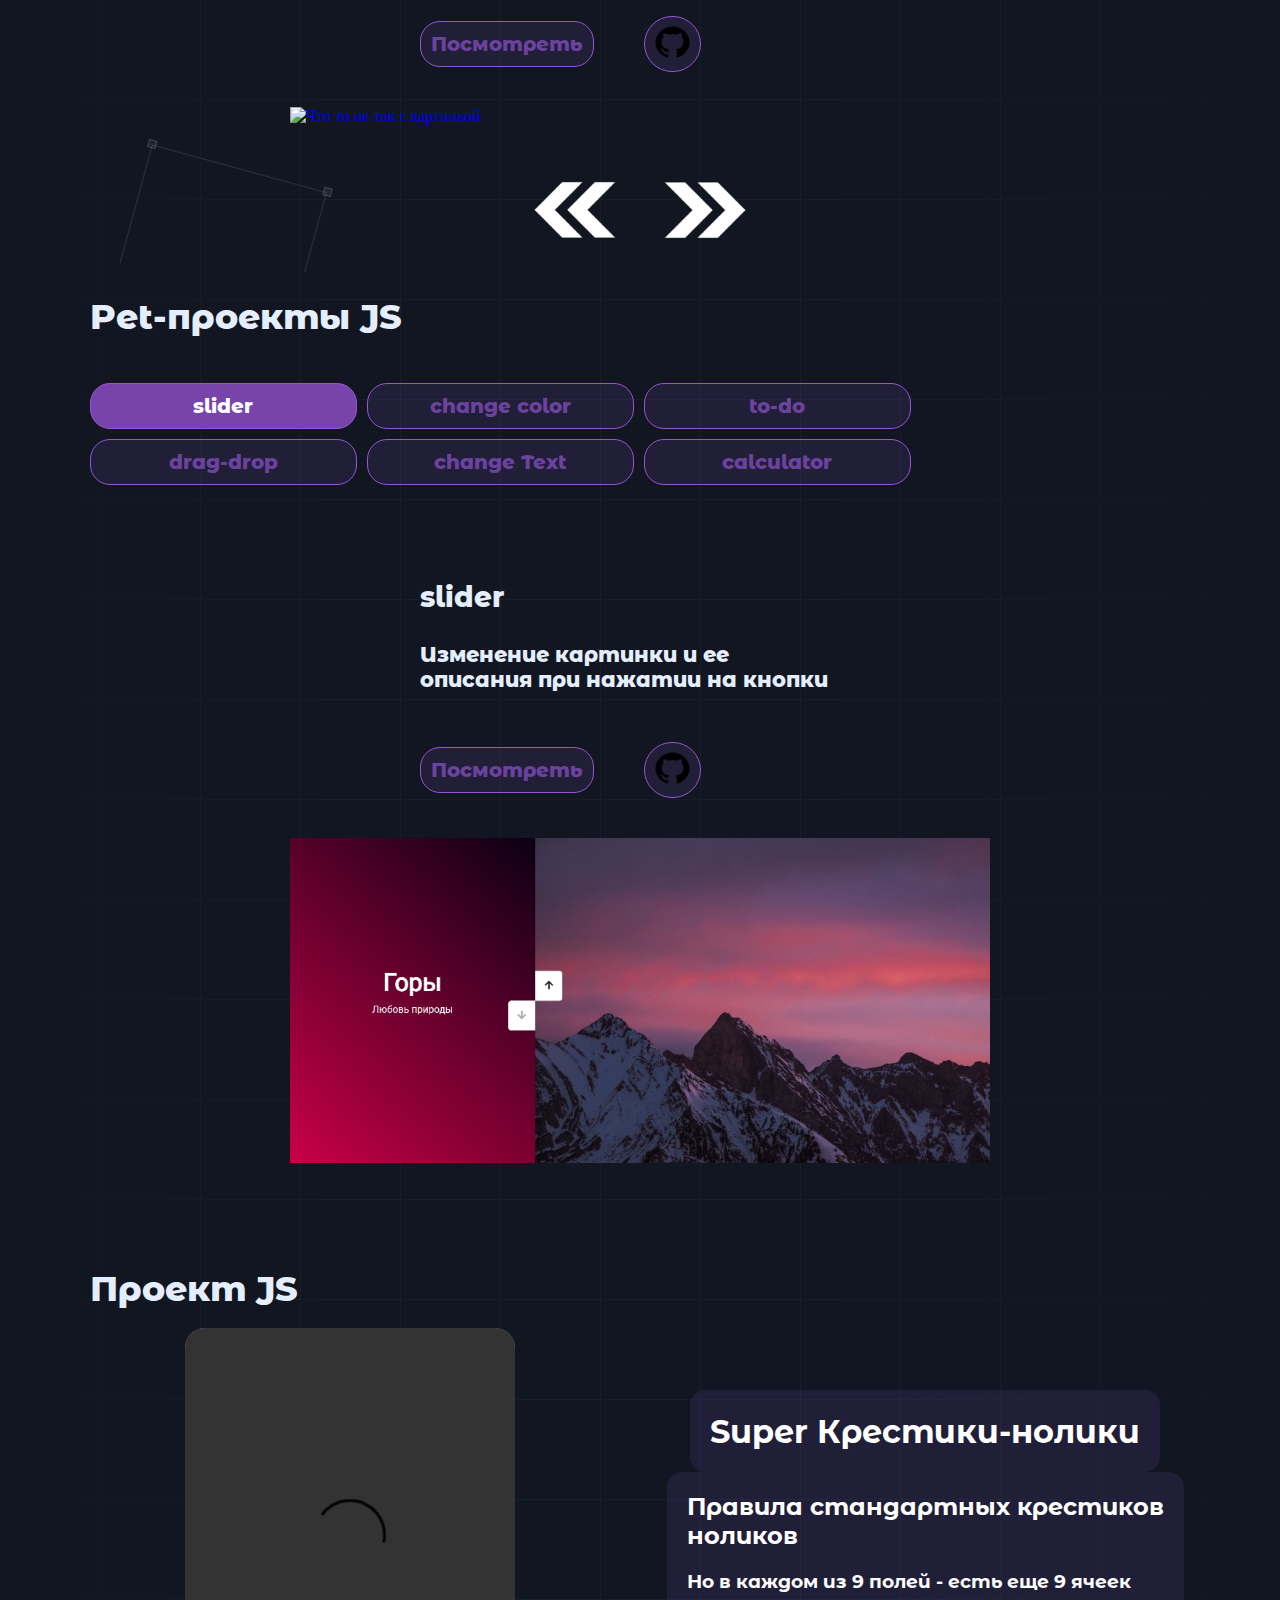
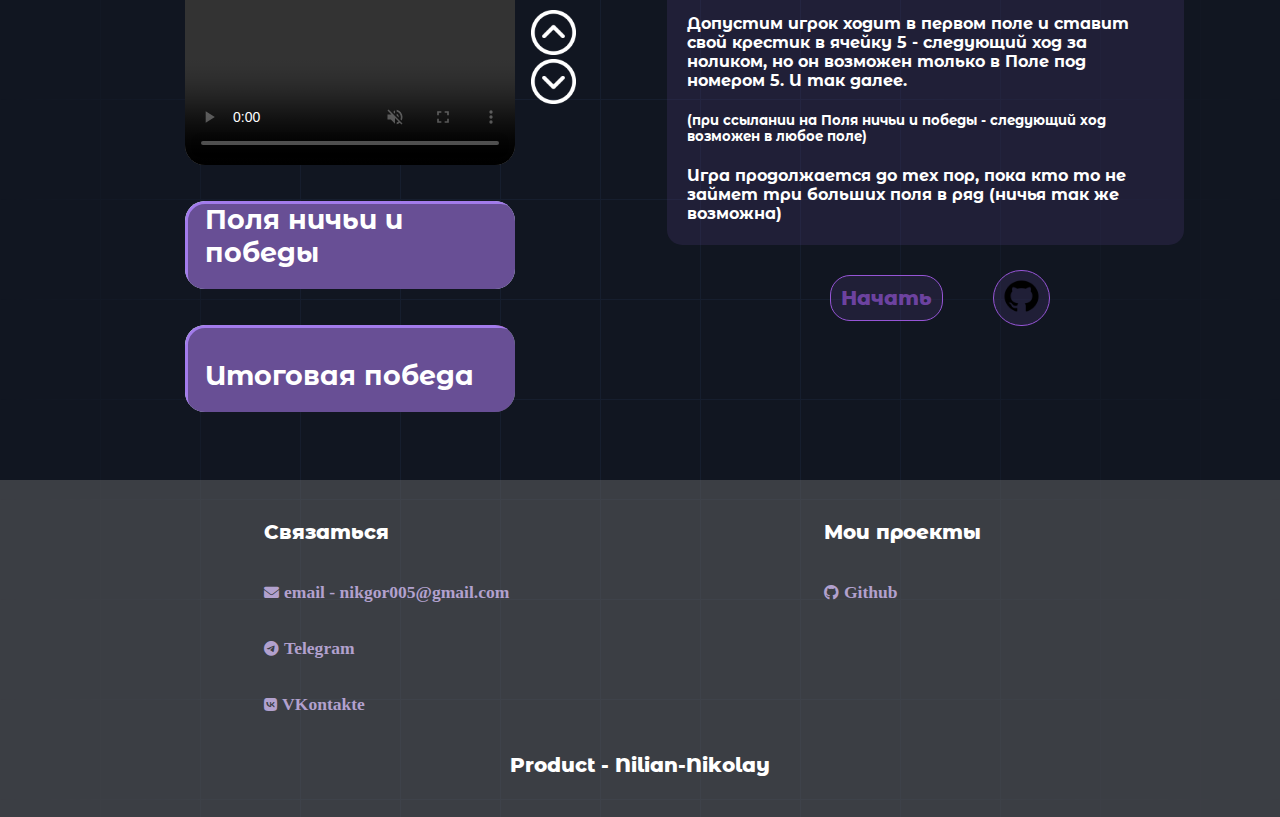
==== commit ee54f046: "изменение-" ====
--- a/index.html
+++ b/index.html
@@ -54,12 +54,19 @@
             <span class="close">&times;</span>
             <h2>Связаться со мной</h2>
             
-            
-            <form action="/submit-your-email-address" method="post">
-              <!-- <label for="email">Ваш Email:</label> -->
+            <div class="email-cvz-btn">
+              <a class='cvz-btn' href="mailto:nikgor005@gmail.com">
+                <i class="fa-solid fa-envelope" style="padding-right: 5px;"></i>
+                <h3>Email</h3>
+              </a>
+              <h3>nikgor005@gmail.com</h3>
+            </div>
+
+            <!-- <label for="email">Ваш Email:</label> -->
+            <!-- <form action="/submit-your-email-address" method="post">
               <input class="email" type="email" id="email" name="email" required placeholder="Email">
               <button class="email email-btn" type="submit">Отправить</button>
-            </form>
+            </form> -->
             <p>Или</p>
             <div class="social">
               
@@ -99,7 +106,7 @@
         <i style="--clr:#fffd44;"></i>
         <div class="ava">
           <a href="#"> 
-            <img class='avatar'src="img/1.jpg" >
+            <img class='avatar'src="img/111.jpg" >
           </a>
         </div>
 
@@ -288,11 +295,11 @@
             <p class="stack-title-4">Изменение картинки и ее описания при нажатии на кнопки</p>
           
             <div class="project-button">
-              <a href="https://github.com/Nikolay-Gorhov/restoran">
+              <a href="https://nilian-nikolay.github.io/slider/">
                 <div class="project-btn">Посмотреть</div>
               </a>
               <div class="project-btn-stack">
-                <a href="https://github.com/Nikolay-Gorhov/restoran">
+                <a href="https://github.com/Nilian-Nikolay/slider">
                   <img src="img/stack/gh.png" width="55" height="50" alt="">
                 </a>
               </div>
@@ -300,7 +307,7 @@
 
           </div>
           <div class="project-img-js">
-            <a href="https://github.com/Nikolay-Gorhov/restoran">
+            <a href="https://nilian-nikolay.github.io/slider/">
               <img id="slider" class="project-2-img" src="img/js/slider.png" alt="Что то не так с картинкой">
             </a>
           </div>
@@ -315,11 +322,11 @@
             <p class="stack-title-4">Перетаскивание элементов из панели в панель</p>
           
             <div class="project-button">
-              <a href="https://github.com/Nikolay-Gorhov/restoran">
+              <a href="https://nilian-nikolay.github.io/Drag-Drop/">
                 <div class="project-btn">Посмотреть</div>
               </a>
               <div class="project-btn-stack">
-                <a href="https://github.com/Nikolay-Gorhov/restoran">
+                <a href="https://github.com/Nilian-Nikolay/Drag-Drop">
                   <img src="img/stack/gh.png" width="55" height="50" alt="">
                 </a>
               </div>
@@ -327,7 +334,7 @@
 
           </div>
           <div class="project-img-js">
-            <a href="https://github.com/Nikolay-Gorhov/restoran">
+            <a href="https://nilian-nikolay.github.io/Drag-Drop/">
               <img class="project-2-img" src="img/js/drag-drop.png" alt="Что то не так с картинкой">
             </a>
           </div>
@@ -341,11 +348,11 @@
             <p class="stack-title-4">Подбор цветов с возмощносью закрепления понравившегося</p>
           
             <div class="project-button">
-              <a href="https://github.com/Nikolay-Gorhov/restoran">
+              <a href="https://nilian-nikolay.github.io/change-color/">
                 <div class="project-btn">Посмотреть</div>
               </a>
               <div class="project-btn-stack">
-                <a href="https://github.com/Nikolay-Gorhov/restoran">
+                <a href="https://github.com/Nilian-Nikolay/change-color">
                   <img src="img/stack/gh.png" width="55" height="50" alt="">
                 </a>
               </div>
@@ -353,7 +360,7 @@
 
           </div>
           <div class="project-img-js">
-            <a href="https://github.com/Nikolay-Gorhov/restoran">
+            <a href="https://nilian-nikolay.github.io/change-color/">
               <img class="project-2-img" src="img/js/color.png" alt="Что то не так с картинкой">
             </a>
           </div>
@@ -367,11 +374,11 @@
             <p class="stack-title-4">Генерация словосочетаний</p>
           
             <div class="project-button">
-              <a href="https://github.com/Nikolay-Gorhov/restoran">
+              <a href="https://nilian-nikolay.github.io/change-Text/">
                 <div class="project-btn">Посмотреть</div>
               </a>
               <div class="project-btn-stack">
-                <a href="https://github.com/Nikolay-Gorhov/restoran">
+                <a href="https://github.com/Nilian-Nikolay/change-Text">
                   <img src="img/stack/gh.png" width="55" height="50" alt="">
                 </a>
               </div>
@@ -379,7 +386,7 @@
 
           </div>
           <div class="project-img-js">
-            <a href="https://github.com/Nikolay-Gorhov/restoran">
+            <a href="https://nilian-nikolay.github.io/change-Text/">
               <img class="project-2-img" src="img/js/change-text.png" alt="Что то не так с картинкой">
             </a>
           </div>
@@ -395,11 +402,11 @@
             <p class="stack-title-4">Задачник</p>
           
             <div class="project-button">
-              <a href="https://github.com/Nikolay-Gorhov/restoran">
+              <a href="https://nilian-nikolay.github.io/to-do/">
                 <div class="project-btn">Посмотреть</div>
               </a>
               <div class="project-btn-stack">
-                <a href="https://github.com/Nikolay-Gorhov/restoran">
+                <a href="https://github.com/Nilian-Nikolay/to-do">
                   <img src="img/stack/gh.png" width="55" height="50" alt="">
                 </a>
               </div>
@@ -407,7 +414,7 @@
 
           </div>
           <div class="project-img-js">
-            <a href="https://github.com/Nikolay-Gorhov/restoran">
+            <a href="https://nilian-nikolay.github.io/to-do/">
               <img class="project-2-img" src="img/js/to-do.png" alt="Что то не так с картинкой">
             </a>
           </div>
@@ -419,11 +426,11 @@
             <p class="stack-title-4">Подсчет чисел</p>
           
             <div class="project-button">
-              <a href="https://github.com/Nikolay-Gorhov/restoran">
+              <a href="https://nilian-nikolay.github.io/Calculator/">
                 <div class="project-btn">Посмотреть</div>
               </a>
               <div class="project-btn-stack">
-                <a href="https://github.com/Nikolay-Gorhov/restoran">
+                <a href="https://github.com/Nilian-Nikolay/Calculator">
                   <img src="img/stack/gh.png" width="55" height="50" alt="">
                 </a>
               </div>
@@ -431,7 +438,7 @@
 
           </div>
           <div class="project-img-js">
-            <a href="https://github.com/Nikolay-Gorhov/restoran">
+            <a href="https://nilian-nikolay.github.io/Calculator/">
               <img class="project-2-img" src="img/js/calcul.png" alt="Что то не так с картинкой">
             </a>
           </div>
--- a/style.css
+++ b/style.css
@@ -161,6 +161,7 @@
   width: 40%; 
   
 }
+
 .close {
   color: #ffffff;
   float: right;
@@ -172,6 +173,27 @@
   color: black;
   text-decoration: none;
   cursor: pointer;
+}
+
+.email-cvz-btn{
+  margin-bottom: 80px;
+}
+.cvz-btn{
+  display: flex;
+  justify-content: center;
+  align-items: center;
+
+  color: #e5eeff;
+  background-color: #9555d6;
+  border: 3px solid #633b8b;
+  border-radius: 20px;
+  padding: 10px;
+  cursor: pointer;
+}
+.cvz-btn:hover{
+  background-color: #704898;
+  color: #bca4d3;
+  transition: 0.2s;
 }
 .email{
   background-color: #9555d6;
